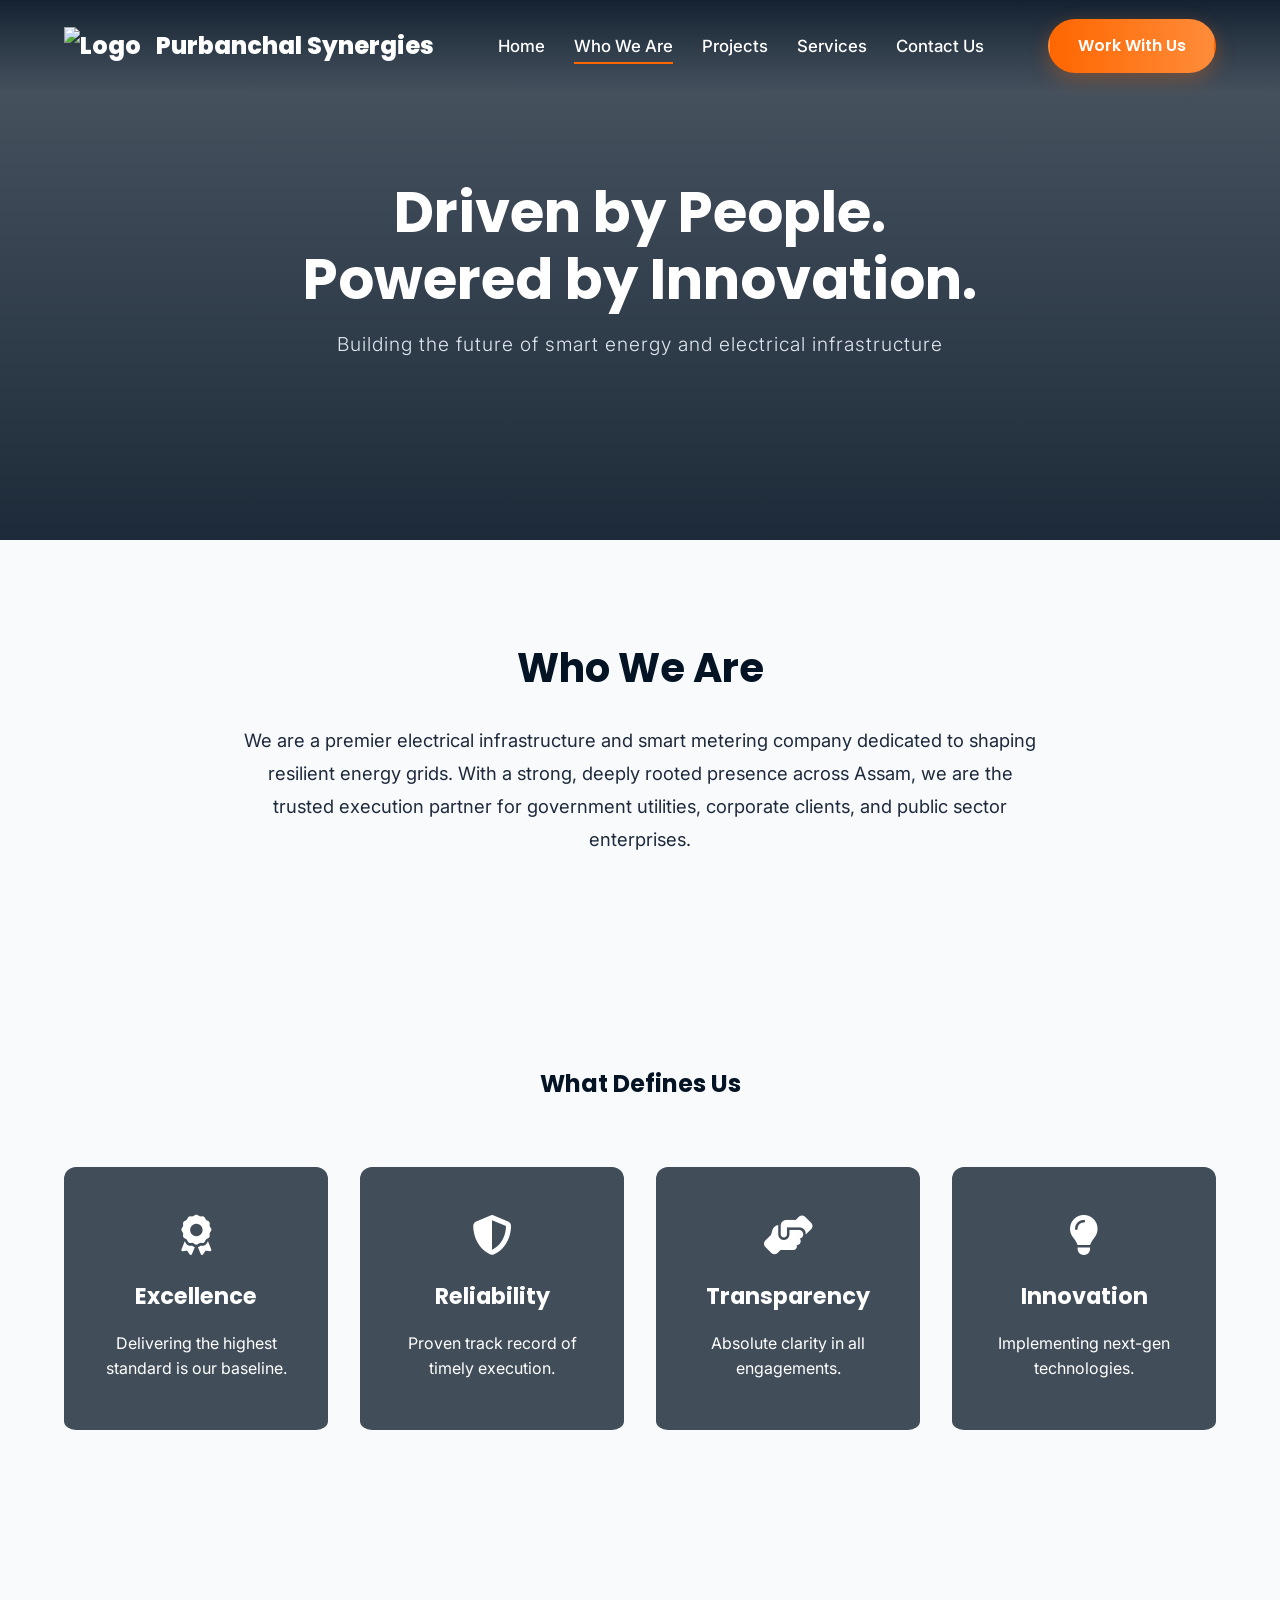
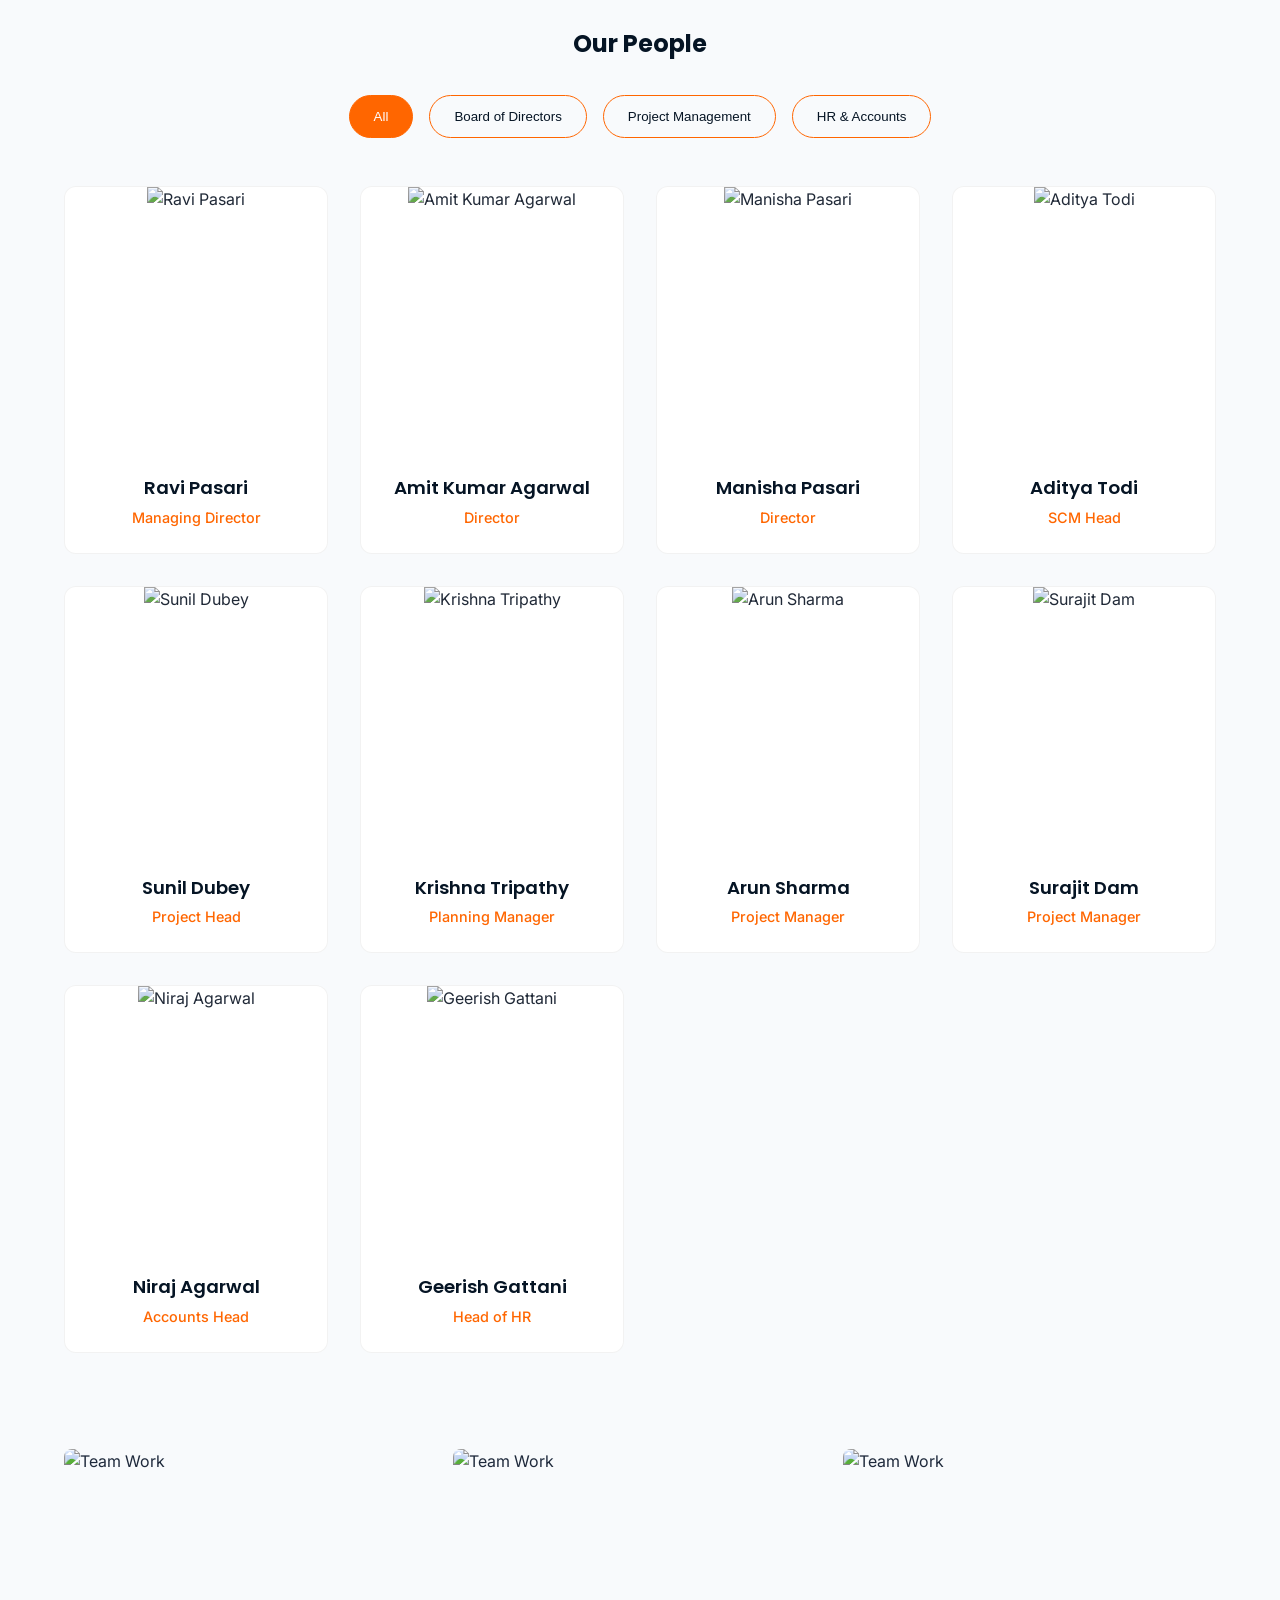
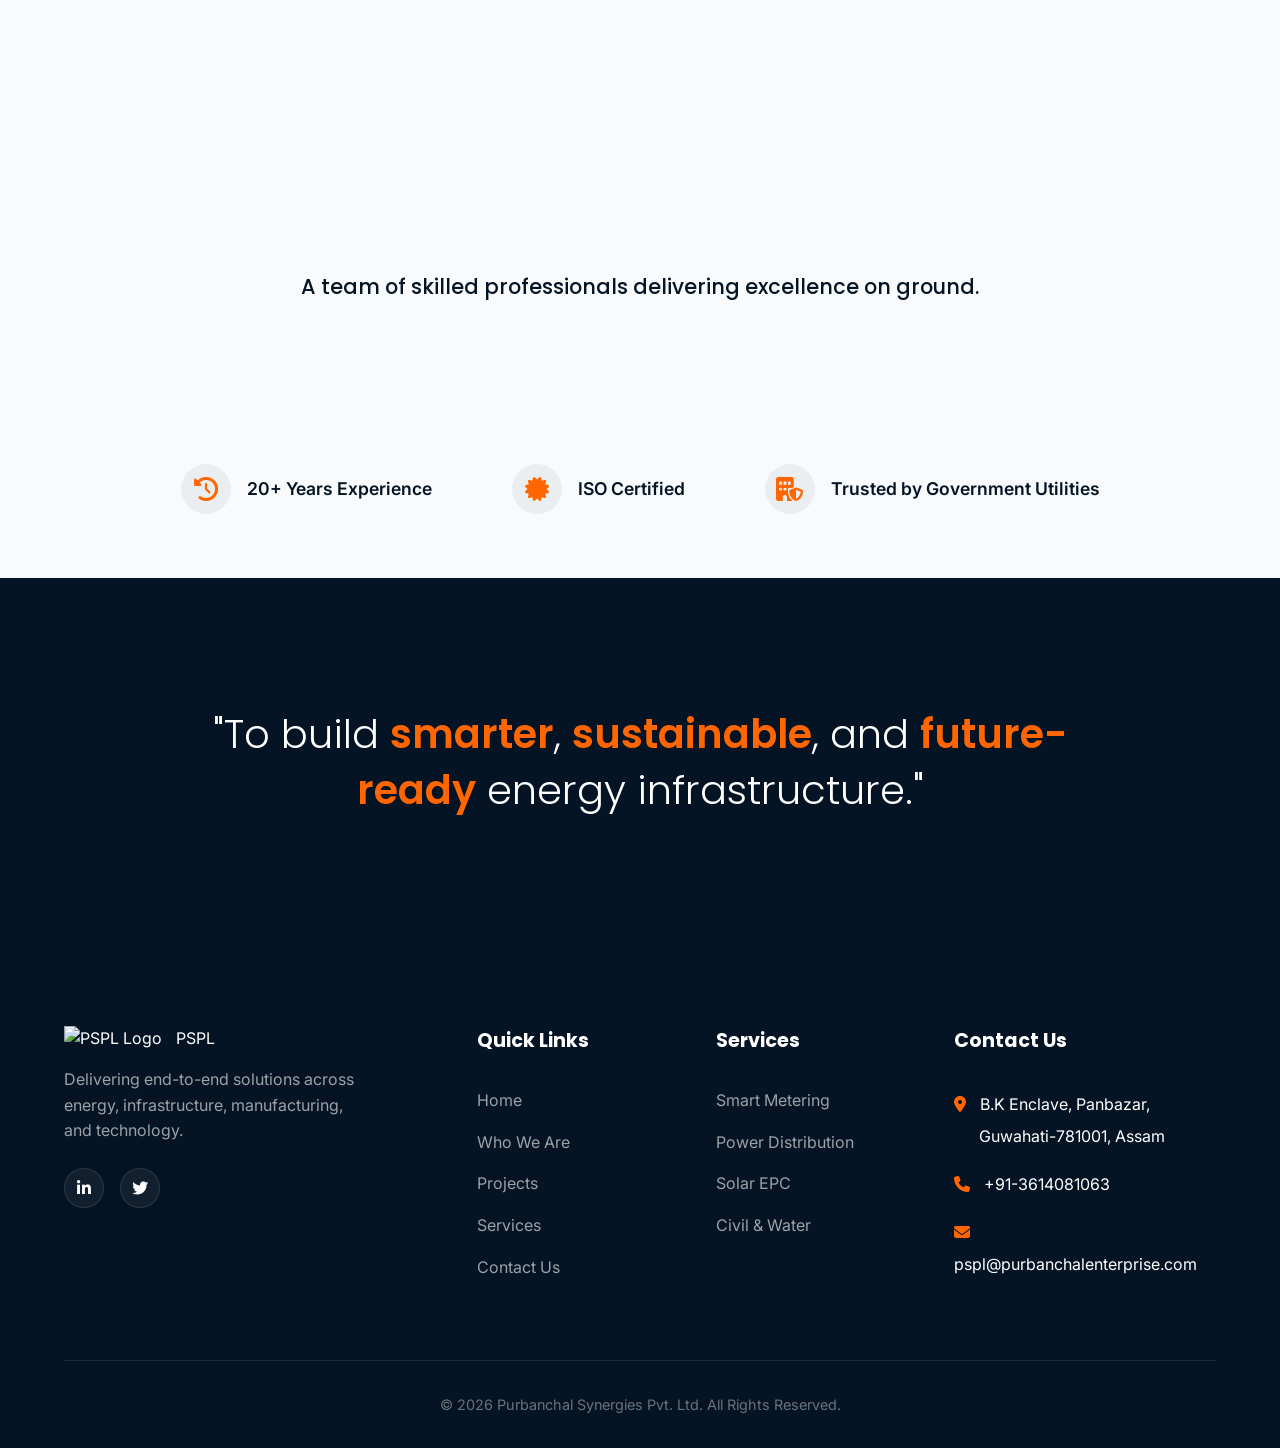
==== about.html @ 7f224a55 "update" ====
<!DOCTYPE html>
<html lang="en">

<head>
    <meta charset="UTF-8">
    <meta name="viewport" content="width=device-width, initial-scale=1.0">
    <title>Who We Are | Purbanchal Synergies Pvt. Ltd.</title>
    <link
        href="https://fonts.googleapis.com/css2?family=Poppins:wght@300;400;500;600;700;800&family=Inter:wght@300;400;500;600;700&display=swap"
        rel="stylesheet">
    <link rel="stylesheet" href="https://cdnjs.cloudflare.com/ajax/libs/font-awesome/6.4.0/css/all.min.css">
    <link rel="stylesheet" href="styles.css">
    <style>
        .about-hero {
            position: relative;
            width: 100%;
            height: 60vh;
            min-height: 500px;
            background: linear-gradient(rgba(5, 20, 36, 0.7), rgba(5, 20, 36, 0.9)), url('logo/banner%20photo%20who%20we%20are%20page.jpeg') center/cover;
            display: flex;
            align-items: center;
            justify-content: center;
            text-align: center;
            color: white;
        }

        .about-hero h1 {
            font-family: 'Poppins';
            font-size: 3.5rem;
            font-weight: 700;
            margin-bottom: 1rem;
            color: #fff;
            line-height: 1.2;
        }

        .about-hero p {
            font-size: 1.2rem;
            font-weight: 300;
            letter-spacing: 1px;
            color: #e2e8f0;
        }

        .about-section {
            padding: 6rem 0;
        }

        .core-identity {
            text-align: center;
            max-width: 800px;
            margin: 0 auto;
        }

        .core-identity h2 {
            font-size: 2.5rem;
            color: var(--primary-color);
            margin-bottom: 1.5rem;
        }

        .core-identity p {
            font-size: 1.15rem;
            color: var(--text-color);
            line-height: 1.8;
            margin-bottom: 1rem;
        }

        .story-timeline {
            display: flex;
            justify-content: space-between;
            position: relative;
            padding: 3rem 0;
            flex-wrap: wrap;
            gap: 2rem;
        }

        .story-timeline::before {
            content: '';
            position: absolute;
            top: 50px;
            left: 0;
            width: 100%;
            height: 1px;
            background: rgba(5, 20, 36, 0.1);
            z-index: 1;
        }

        .story-step {
            position: relative;
            z-index: 2;
            text-align: center;
            flex: 1;
            min-width: 200px;
        }

        .story-dot {
            width: 20px;
            height: 20px;
            background: var(--accent-color);
            border-radius: 50%;
            margin: 0 auto 1.5rem;
            border: 4px solid var(--bg-white);
            box-shadow: 0 0 0 2px rgba(255, 102, 0, 0.2);
            transition: 0.3s;
        }

        .story-step:hover .story-dot {
            transform: scale(1.3);
            box-shadow: 0 0 15px rgba(255, 102, 0, 0.4);
        }

        .story-step h4 {
            color: var(--primary-color);
            font-size: 1.1rem;
            margin-bottom: 0.5rem;
        }

        .story-step p {
            font-size: 0.95rem;
            color: var(--text-muted);
        }

        .values-grid {
            display: grid;
            grid-template-columns: repeat(auto-fit, minmax(200px, 1fr));
            gap: 2rem;
        }

        .value-card {
            position: relative;
            background-size: cover;
            background-position: center;
            padding: 3rem 2rem;
            border-radius: 12px;
            text-align: center;
            box-shadow: var(--shadow-sm);
            transition: 0.3s;
            border-bottom: 3px solid transparent;
            overflow: hidden;
        }

        .value-card::before {
            content: '';
            position: absolute;
            inset: 0;
            background: rgba(5, 20, 36, 0.75);
            z-index: 1;
            transition: 0.3s;
        }

        .value-card:hover::before {
            background: rgba(5, 20, 36, 0.85);
        }

        .value-card i,
        .value-card h3,
        .value-card p {
            position: relative;
            z-index: 2;
            color: #fff !important;
        }

        .value-card:hover {
            transform: translateY(-10px);
            box-shadow: var(--shadow-md);
            border-bottom-color: var(--accent-color);
        }

        .value-icon {
            font-size: 2.5rem;
            color: var(--accent-color);
            margin-bottom: 1.5rem;
            transition: 0.3s;
        }

        .value-card:hover .value-icon {
            transform: scale(1.1);
        }

        .value-card h3 {
            color: var(--primary-color);
            font-size: 1.4rem;
            margin-bottom: 1rem;
        }


        /* MODERN FILTERABLE TEAM GRID */
        .team-filter {
            display: flex;
            justify-content: center;
            gap: 1rem;
            flex-wrap: wrap;
            margin-bottom: 3rem;
        }

        .filter-btn {
            padding: 0.8rem 1.5rem;
            border-radius: 30px;
            border: 1px solid var(--accent-color);
            background: transparent;
            color: var(--primary-color);
            font-weight: 500;
            cursor: pointer;
            transition: 0.3s;
        }

        .filter-btn.active,
        .filter-btn:hover {
            background: var(--accent-color);
            color: #fff;
        }

        .directory-grid {
            display: grid;
            grid-template-columns: repeat(auto-fill, minmax(220px, 1fr));
            gap: 2rem;
        }

        .team-card {
            background: var(--bg-white);
            border-radius: 12px;
            overflow: hidden;
            box-shadow: var(--shadow-sm);
            transition: 0.4s;
            text-align: center;
            border: 1px solid rgba(0, 0, 0, 0.05);
        }

        .team-card:hover {
            transform: translateY(-5px);
            box-shadow: var(--shadow-md);
        }

        .team-photo {
            width: 100%;
            aspect-ratio: 1;
            overflow: hidden;
        }

        .team-photo img {
            width: 100%;
            height: 100%;
            object-fit: cover;
            object-position: top center;
            transition: 0.5s;
            filter: grayscale(20%);
        }

        .team-card:hover .team-photo img {
            transform: scale(1.05);
            filter: grayscale(0%);
        }

        .team-info {
            padding: 1.5rem 1rem;
        }

        .team-info h3 {
            font-size: 1.15rem;
            color: var(--primary-color);
            margin-bottom: 0.2rem;
            font-weight: 600;
        }

        .team-info p {
            font-size: 0.9rem;
            color: var(--accent-color);
            font-weight: 500;
        }

        .team-card.hide {
            display: none;
        }


        .team-grid {
            display: grid;
            grid-template-columns: repeat(3, 1fr);
            gap: 1rem;
        }

        .team-img-box {
            border-radius: 8px;
            overflow: hidden;
            aspect-ratio: 1;
        }

        .team-img-box img {
            width: 100%;
            height: 100%;
            object-fit: cover;
            transition: 0.5s;
        }

        .team-img-box:hover img {
            transform: scale(1.1);
        }

        .team-subtext {
            text-align: center;
            margin-top: 3rem;
            font-size: 1.3rem;
            font-weight: 500;
            color: var(--primary-color);
            font-family: 'Poppins';
        }

        .trust-wrap {
            display: flex;
            justify-content: center;
            gap: 5rem;
            text-align: center;
            flex-wrap: wrap;
        }

        .trust-item {
            display: flex;
            align-items: center;
            gap: 1rem;
        }

        .trust-icon {
            width: 50px;
            height: 50px;
            background: rgba(5, 20, 36, 0.05);
            border-radius: 50%;
            display: flex;
            align-items: center;
            justify-content: center;
            color: var(--accent-color);
            font-size: 1.5rem;
        }

        .trust-text {
            font-weight: 600;
            color: var(--primary-color);
            font-size: 1.1rem;
        }

        .vision-section {
            padding: 8rem 0;
            text-align: center;
            background: var(--primary-color);
            color: white;
        }

        .vision-text {
            font-size: 2.5rem;
            max-width: 900px;
            margin: 0 auto;
            font-family: 'Poppins';
            font-weight: 300;
            line-height: 1.4;
            color: #fff;
        }

        .vision-text span {
            color: var(--accent-color);
            font-weight: 600;
        }

        @media (max-width: 991px) {
            .leadership-wrapper {
                flex-direction: column;
            }

            .leadership-left {
                position: relative;
                top: 0;
                margin-bottom: 3rem;
            }

            .leader-info-box {
                position: relative;
                opacity: 1;
                transform: none;
                visibility: visible;
                display: none;
            }

            .leader-info-box.active {
                display: block;
            }

            .leader-photo-card {
                height: 50vh;
                opacity: 1;
                transform: none;
                filter: none;
                margin-bottom: 2rem;
            }

            .leadership-right {
                gap: 2rem;
                padding-bottom: 0;
            }

            .team-grid {
                grid-template-columns: 1fr 1fr;
            }

            .story-timeline::before {
                display: none;
            }

            .story-step {
                display: flex;
                align-items: center;
                text-align: left;
                gap: 1.5rem;
                margin-bottom: 1.5rem;
            }

            .story-dot {
                margin: 0;
            }
        }

        @media (max-width: 768px) {
            .about-hero h1 {
                font-size: 2.5rem;
            }

            .team-grid {
                grid-template-columns: 1fr;
            }

            .trust-wrap {
                gap: 2rem;
                flex-direction: column;
                align-items: flex-start;
            }
        }
    </style>
</head>

<body class="animationcss">
    <header class="navbar navbar-transparent">
        <div class="com_container headerWrapper">
            <div class="logo">
                <a href="index.html">
                    <img src="logo/pspl%20logo.png" alt="Logo" style="max-height: 60px; margin-right: 15px;">
                    Purbanchal Synergies
                </a>
            </div>
            <div class="menu-toggle"><i class="fa-solid fa-bars"></i></div>
            <div class="left-menu nav-main">
                <nav>
                    <ul class="nav-wrap nav-links">
                        <li><a href="index.html">Home</a></li>
                        <li><a href="about.html" class="active-link">Who We Are</a></li>
                        <li><a href="projects.html">Projects</a></li>
                        <li><a href="services.html">Services</a></li>
                        <li><a href="contact.html">Contact Us</a></li>
                    </ul>
                </nav>
            </div>
            <div class="search-bar mob-search-icon">
                <a href="contact.html" class="gradient-button header-cta">Work With Us</a>
            </div>
        </div>
    </header>

    <!-- 1. HERO SECTION -->
    <section class="about-hero">
        <div class="com_container animate-on-scroll">
            <h1>Driven by People.<br>Powered by Innovation.</h1>
            <p>Building the future of smart energy and electrical infrastructure</p>
        </div>
    </section>

    <!-- 2. WHO WE ARE -->
    <section class="about-section oddbg">
        <div class="com_container">
            <div class="core-identity animate-on-scroll">
                <h2>Who We Are</h2>
                <p>We are a premier electrical infrastructure and smart metering company dedicated to shaping resilient
                    energy grids. With a strong, deeply rooted presence across Assam, we are the trusted execution
                    partner for government utilities, corporate clients, and public sector enterprises.</p>
            </div>
        </div>
    </section>

    <!-- 4. CORE VALUES -->
    <section class="about-section oddbg">
        <div class="com_container">
            <h2 class="com-heading" style="text-align: center; margin-bottom: 4rem;">What Defines Us</h2>
            <div class="values-grid">
                <div class="value-card animate-on-scroll"
                    style="background-image: url('https://images.unsplash.com/photo-1497366216548-37526070297c?w=600&q=80');">
                    <i class="fa-solid fa-award value-icon"></i>
                    <h3>Excellence</h3>
                    <p>Delivering the highest standard is our baseline.</p>
                </div>
                <div class="value-card animate-on-scroll"
                    style="background-image: url('https://images.unsplash.com/photo-1522071820081-009f0129c71c?w=600&q=80');">
                    <i class="fa-solid fa-shield-halved value-icon"></i>
                    <h3>Reliability</h3>
                    <p>Proven track record of timely execution.</p>
                </div>
                <div class="value-card animate-on-scroll"
                    style="background-image: url('https://images.unsplash.com/photo-1600880292203-757bb62b4baf?w=600&q=80');">
                    <i class="fa-solid fa-handshake-angle value-icon"></i>
                    <h3>Transparency</h3>
                    <p>Absolute clarity in all engagements.</p>
                </div>
                <div class="value-card animate-on-scroll"
                    style="background-image: url('https://images.unsplash.com/photo-1542744173-8e7e53415bb0?w=600&q=80');">
                    <i class="fa-solid fa-lightbulb value-icon"></i>
                    <h3>Innovation</h3>
                    <p>Implementing next-gen technologies.</p>
                </div>
            </div>
        </div>
    </section>

    <!-- 5. TEAM DIRECTORY SECTION -->
    <section class="about-section" style="padding-bottom: 0;">
        <div class="com_container">
            <h2 class="com-heading" style="text-align: center; margin-bottom: 2rem;">Our People</h2>

            <!-- Filters -->
            <div class="team-filter animate-on-scroll">
                <button class="filter-btn active" data-filter="all">All</button>
                <button class="filter-btn" data-filter="board">Board of Directors</button>
                <button class="filter-btn" data-filter="projects">Project Management</button>
                <button class="filter-btn" data-filter="hr-accounts">HR & Accounts</button>
            </div>

            <!-- Grid -->
            <div class="directory-grid animate-on-scroll" id="teamDirectory">
                <!-- Board -->
                <div class="team-card" data-category="board">
                    <div class="team-photo"><img src="logo/Ravi_Sir.jpeg" alt="Ravi Pasari"></div>
                    <div class="team-info">
                        <h3>Ravi Pasari</h3>
                        <p>Managing Director</p>
                    </div>
                </div>
                <div class="team-card" data-category="board">
                    <div class="team-photo"><img src="logo/Amit%20Kumar%20Agarwal.jpeg" alt="Amit Kumar Agarwal"></div>
                    <div class="team-info">
                        <h3>Amit Kumar Agarwal</h3>
                        <p>Director</p>
                    </div>
                </div>
                <div class="team-card" data-category="board">
                    <div class="team-photo"><img src="logo/Manisha_pasari.jpeg" alt="Manisha Pasari"></div>
                    <div class="team-info">
                        <h3>Manisha Pasari</h3>
                        <p>Director</p>
                    </div>
                </div>
                <div class="team-card" data-category="board">
                    <div class="team-photo"><img src="logo/Aditya todi.jpeg" alt="Aditya Todi"></div>
                    <div class="team-info">
                        <h3>Aditya Todi</h3>
                        <p>SCM Head</p>
                    </div>
                </div>

                <!-- Projects -->
                <div class="team-card" data-category="projects">
                    <div class="team-photo"><img src="logo/Sunil_Dubey_sir.jpeg" alt="Sunil Dubey"></div>
                    <div class="team-info">
                        <h3>Sunil Dubey</h3>
                        <p>Project Head</p>
                    </div>
                </div>
                <div class="team-card" data-category="projects">
                    <div class="team-photo"><img src="logo/Krishna_Triparthi.jpeg" alt="Krishna Tripathy"></div>
                    <div class="team-info">
                        <h3>Krishna Tripathy</h3>
                        <p>Planning Manager</p>
                    </div>
                </div>
                <div class="team-card" data-category="projects">
                    <div class="team-photo"><img src="logo/Arun_sharma.jpeg" alt="Arun Sharma"></div>
                    <div class="team-info">
                        <h3>Arun Sharma</h3>
                        <p>Project Manager</p>
                    </div>
                </div>
                <div class="team-card" data-category="projects">
                    <div class="team-photo"><img src="logo/Surajit_dam.jpeg" alt="Surajit Dam"></div>
                    <div class="team-info">
                        <h3>Surajit Dam</h3>
                        <p>Project Manager</p>
                    </div>
                </div>

                <!-- HR & Accounts -->
                <div class="team-card" data-category="hr-accounts">
                    <div class="team-photo"><img src="logo/Accounts Head.jpeg" alt="Niraj Agarwal"></div>
                    <div class="team-info">
                        <h3>Niraj Agarwal</h3>
                        <p>Accounts Head</p>
                    </div>
                </div>
                <div class="team-card" data-category="hr-accounts">
                    <div class="team-photo"><img src="logo/Head of HR.jpeg" alt="Geerish Gattani"></div>
                    <div class="team-info">
                        <h3>Geerish Gattani</h3>
                        <p>Head of HR</p>
                    </div>
                </div>
            </div>
        </div>
    </section>

    <!-- 6. OUR TEAM -->
    <section class="about-section oddbg">
        <div class="com_container">
            <div class="team-grid">
                <div class="team-img-box animate-on-scroll"><img
                        src="https://images.unsplash.com/photo-1541888040600-4b3f17215f60?w=600&q=80" alt="Team Work">
                </div>
                <div class="team-img-box animate-on-scroll"><img
                        src="https://images.unsplash.com/photo-1508514177221-188b1cf16e9d?w=600&q=80" alt="Team Work">
                </div>
                <div class="team-img-box animate-on-scroll"><img
                        src="https://images.unsplash.com/photo-1473341304170-971dccb5ac1e?w=600&q=80" alt="Team Work">
                </div>
            </div>
            <div class="team-subtext animate-on-scroll">A team of skilled professionals delivering excellence on ground.
            </div>
        </div>
    </section>

    <!-- 7. TRUST INDICATORS -->
    <section class="about-section" style="padding: 4rem 0;">
        <div class="com_container">
            <div class="trust-wrap animate-on-scroll">
                <div class="trust-item">
                    <div class="trust-icon"><i class="fa-solid fa-clock-rotate-left"></i></div>
                    <div class="trust-text">20+ Years Experience</div>
                </div>
                <div class="trust-item">
                    <div class="trust-icon"><i class="fa-solid fa-certificate"></i></div>
                    <div class="trust-text">ISO Certified</div>
                </div>
                <div class="trust-item">
                    <div class="trust-icon"><i class="fa-solid fa-building-shield"></i></div>
                    <div class="trust-text">Trusted by Government Utilities</div>
                </div>
            </div>
        </div>
    </section>

    <!-- 8. VISION -->
    <section class="vision-section">
        <div class="com_container animate-on-scroll">
            <p class="vision-text">"To build <span>smarter</span>, <span>sustainable</span>, and
                <span>future-ready</span> energy infrastructure."
            </p>
        </div>
    </section>

    <footer>
        <div class="com_container">
            <div class="footer-grid">
                <div class="footer-brand">
                    <div class="logo" style="margin-bottom: 1rem;">
                        <img src="logo/pspl%20logo.png" alt="PSPL Logo" style="max-height: 50px; margin-right: 10px;">
                        PSPL
                    </div>
                    <p>Delivering end-to-end solutions across energy, infrastructure, manufacturing, and technology.</p>
                    <div class="social-links">
                        <a href="#"><i class="fa-brands fa-linkedin-in"></i></a>
                        <a href="#"><i class="fa-brands fa-twitter"></i></a>
                    </div>
                </div>
                <div>
                    <h4 class="footer-title">Quick Links</h4>
                    <ul class="footer-links">
                        <li><a href="index.html">Home</a></li>
                        <li><a href="about.html">Who We Are</a></li>
                        <li><a href="projects.html">Projects</a></li>
                        <li><a href="services.html">Services</a></li>
                        <li><a href="contact.html">Contact Us</a></li>
                    </ul>
                </div>
                <div>
                    <h4 class="footer-title">Services</h4>
                    <ul class="footer-links">
                        <li><a href="services.html">Smart Metering</a></li>
                        <li><a href="services.html">Power Distribution</a></li>
                        <li><a href="services.html">Solar EPC</a></li>
                        <li><a href="services.html">Civil & Water</a></li>
                    </ul>
                </div>
                <div>
                    <h4 class="footer-title">Contact Us</h4>
                    <ul class="footer-links" style="line-height:2;">
                        <li><i class="fa-solid fa-location-dot"
                                style="color:var(--accent-color);margin-right:10px;"></i> B.K Enclave,
                            Panbazar,<br><span style="margin-left:25px;">Guwahati-781001, Assam</span></li>
                        <li><i class="fa-solid fa-phone" style="color:var(--accent-color);margin-right:10px;"></i>
                            +91-3614081063</li>
                        <li><i class="fa-solid fa-envelope" style="color:var(--accent-color);margin-right:10px;"></i>
                            pspl@purbanchalenterprise.com</li>
                    </ul>
                </div>
            </div>
            <div class="footer-bottom">
                <p>&copy; 2026 Purbanchal Synergies Pvt. Ltd. All Rights Reserved.</p>
            </div>
        </div>
    </footer>

    <script src="main.js"></script>
    <script>
        document.addEventListener('DOMContentLoaded', () => {
            const filterBtns = document.querySelectorAll('.filter-btn');
            const teamCards = document.querySelectorAll('.team-card');

            filterBtns.forEach(btn => {
                btn.addEventListener('click', () => {
                    // Remove active class
                    filterBtns.forEach(b => b.classList.remove('active'));
                    btn.classList.add('active');

                    const filterValue = btn.getAttribute('data-filter');

                    teamCards.forEach(card => {
                        if (filterValue === 'all' || card.getAttribute('data-category') === filterValue) {
                            card.classList.remove('hide');
                        } else {
                            card.classList.add('hide');
                        }
                    });
                });
            });
        });
    </script>
</body>

</html>
---- styles.css ----
/* Google Fonts */
@import url('https://fonts.googleapis.com/css2?family=Poppins:wght@300;400;500;600;700;800&family=Inter:wght@300;400;500;600;700&display=swap');

:root {
    --primary-color: #051424; /* Deep Corporate Blue */
    --primary-light: #0a2642;
    --accent-color: #FF6600; /* Electric Orange */
    --accent-hover: #ff8533;
    --text-dark: #1e293b;
    --text-muted: #64748b;
    --bg-main: #f8fafc;
    --bg-white: #ffffff;
    --border-color: #cbd5e1;
    
    --glass-bg: rgba(255, 255, 255, 0.85);
    --hover-shadow: 0 15px 45px rgba(0, 0, 0, 0.1);
    --transition: all 0.4s cubic-bezier(0.16, 1, 0.3, 1);
}

* { margin: 0; padding: 0; box-sizing: border-box; }
html { scroll-behavior: smooth; }
body {
    font-family: 'Inter', sans-serif;
    color: var(--text-dark);
    line-height: 1.6;
    background-color: var(--bg-main);
    overflow-x: hidden;
    -webkit-font-smoothing: antialiased;
}

h1, h2, h3, h4, h5, h6 { 
    font-family: 'Poppins', sans-serif; 
    font-weight: 700; 
    color: var(--primary-color); 
}
a { text-decoration: none; color: inherit; transition: var(--transition); }

.com_container { max-width: 1320px; margin: 0 auto; padding: 0 5%; }
.section-padding, .paddingTopBottom { padding: 6rem 0; position: relative; }
.oddbg { background-color: var(--bg-main); }
.evenbg { background-color: var(--bg-white); }

/* Globals */
.gradient-button {
    background: linear-gradient(90deg, var(--accent-color) 0%, #ff8c3a 100%);
    color: #fff !important;
    padding: 12px 28px;
    border-radius: 50px;
    font-family: 'Poppins', sans-serif;
    font-weight: 600;
    transition: var(--transition);
    display: inline-block;
    box-shadow: 0 6px 20px rgba(255, 102, 0, 0.3);
    border: 2px solid transparent;
    white-space: nowrap;
}
.gradient-button:hover {
    transform: translateY(-3px);
    box-shadow: 0 10px 25px rgba(255, 102, 0, 0.4);
}

.watch-btn {
    background: transparent;
    color: #fff !important;
    padding: 12px 28px;
    border-radius: 50px;
    font-family: 'Poppins', sans-serif;
    font-weight: 600;
    transition: var(--transition);
    display: inline-block;
    border: 2px solid #fff;
    backdrop-filter: blur(5px);
}
.watch-btn:hover {
    background: #fff;
    color: var(--primary-color) !important;
}

/* NAVBAR */
.navbar {
    position: fixed;
    top: 0; left: 0; width: 100%;
    z-index: 1000;
    transition: var(--transition);
    background: linear-gradient(180deg, rgba(5,20,36,0.8) 0%, transparent 100%);
}
.navbar.scrolled {
    background: rgba(255, 255, 255, 0.95);
    backdrop-filter: blur(10px);
    box-shadow: 0 4px 20px rgba(0,0,0,0.05);
}
.headerWrapper {
    display: flex; justify-content: space-between; align-items: center; padding: 1.2rem 5%;
}
.logo a {
    display: flex; align-items: center;
    font-family: 'Poppins', sans-serif; font-size: 1.5rem; font-weight: 800;
    color: #fff; white-space: nowrap;
}
.navbar.scrolled .logo a { color: var(--primary-color); }

.nav-links { display: flex; gap: 1.8rem; list-style: none; }
.nav-links a {
    color: #fff; font-weight: 500; font-size: 1.05rem; padding: 0.5rem 0; position: relative;
    white-space: nowrap;
}
.navbar.scrolled .nav-links a { color: var(--primary-color); }
.nav-links a::after {
    content: ''; position: absolute; bottom: 0; left: 0; width: 0; height: 2px;
    background: var(--accent-color); transition: var(--transition);
}
.nav-links a:hover::after { width: 100%; }
.nav-links a.active-link::after { width: 100%; }

.menu-toggle { display: none; color: #fff; font-size: 1.5rem; cursor: pointer; }
.navbar.scrolled .menu-toggle { color: var(--primary-color); }

/* HERO SWIPER */
.section-bannerNew { position: relative; }
.HeroSlider { height: 100vh; overflow: hidden; background: #000; }
.scard { width: 100%; height: 100%; position: relative; }
.slideWrap { width: 100%; height: 100%; position: relative; overflow: hidden; }

/* The Zoom Image */
.img-box {
    width: 100%; height: 100%;
    background-size: cover; background-position: center;
    transform: scale(1.15); /* Start zoomed in */
    transition: transform 12s ease-out; /* Slow zoom out */
}
.swiper-slide-active .img-box {
    transform: scale(1); /* Zoom out smoothly while active */
}

.hero-overlay {
    position: absolute; top:0; left:0; width:100%; height:100%;
    background: linear-gradient(90deg, rgba(5,20,36,0.9) 0%, rgba(5,20,36,0.3) 100%);
}

.text-wraper {
    position: absolute; top: 50%; left: 10%; transform: translateY(-50%);
    color: #fff; max-width: 800px; z-index: 10;
}
.title {
    font-family: 'Poppins', sans-serif; font-size: 4.5rem; font-weight: 800;
    line-height: 1.1; margin-bottom: 1.5rem;
    opacity: 0; transform: translateY(30px);
    transition: all 1s ease 0.5s;
}
.swiper-slide-active .title { opacity: 1; transform: translateY(0); }

.pargraph {
    font-size: 1.5rem; font-weight: 300; margin-bottom: 2.5rem;
    opacity: 0; transform: translateY(30px);
    transition: all 1s ease 0.7s;
}
.swiper-slide-active .pargraph { opacity: 1; transform: translateY(0); }

.btns-wrap {
    opacity: 0; transform: translateY(30px);
    transition: all 1s ease 0.9s;
}
.swiper-slide-active .btns-wrap { opacity: 1; transform: translateY(0); }

/* Progress bar */
.custom-pagintion {
    position: absolute; bottom: 50px; left: 10%; z-index: 20;
    display: flex; align-items: center; gap: 2rem; width: 300px;
}
.autoplay-progress {
    width: 200px; height: 3px; background: rgba(255,255,255,0.3); border-radius: 5px; overflow: hidden;
}
.pbar { height: 100%; background: var(--accent-color); width: 0%; transition: width 0.1s linear; }
.swiper-button-next, .swiper-button-prev { color: #fff; position: static; width: auto; height: auto; margin:0;}
.swiper-button-next::after, .swiper-button-prev::after { font-size: 1.2rem; font-weight: bold;}


/* GLASS STATS */
.stats-section {
    background: var(--primary-color);
    padding: 5rem 0; color: #fff; position: relative;
    border-top: 5px solid var(--accent-color);
    margin-top: -5px; z-index: 30;
}
.stats-grid { display: grid; grid-template-columns: repeat(auto-fit, minmax(200px, 1fr)); gap: 2rem; text-align: center; }
.stat-item {
    background: rgba(255, 255, 255, 0.03);
    border: 1px solid rgba(255, 255, 255, 0.1);
    padding: 2.5rem 1rem; border-radius: 12px;
    box-shadow: 0 4px 30px rgba(0,0,0,0.1); backdrop-filter: blur(10px);
    transition: var(--transition);
}
.stat-item:hover { transform: translateY(-10px); background: rgba(255, 255, 255, 0.08); border-color: rgba(255,255,255,0.2);}
.stat-item i { font-size: 2.5rem; color: var(--accent-color); margin-bottom: 1rem; }
.stat-num { font-size: 2.8rem; font-family: 'Poppins', sans-serif; font-weight: 700; color: #fff; margin-bottom: 0.5rem; }
.stat-item p { color: rgba(255,255,255,0.7); font-size: 1.05rem; }


/* SPLIT GROWTH SECTION */
.growth_wrapper { display: flex; align-items: stretch; background: var(--bg-white); border-radius: 20px; overflow: hidden; box-shadow: var(--hover-shadow); max-width: 1280px; margin: 0 auto;}
.growth-left-sec { flex: 0 0 40%; }
.leftimage img { width: 100%; height: 100%; object-fit: cover; }
.growth-right-sec { flex: 0 0 60%; padding: 5rem 4rem; display: flex; align-items: center; }
.growth-subtext blockquote {
    font-size: 2rem; font-family: 'Poppins', sans-serif; font-weight: 300; line-height: 1.5;
    color: var(--primary-color); margin-bottom: 3rem;
}
.growth-subtext b { color: var(--accent-color); font-weight: 600; }
.info .name { font-size: 1.5rem; font-family: 'Poppins', sans-serif; font-weight: 700; color: var(--primary-color); }
.info .designation { color: var(--text-muted); font-size: 1.1rem; margin-bottom: 1.5rem;}


/* VERTICAL TABS (BUSINESSES) */
.business-section_home { padding-top: 2rem; }
.com-heading h2 { font-size: 3rem; margin-bottom: 3rem; }
.business-details-comp { display: flex; gap: 3rem; min-height: 500px;}
.business-left-sec { flex: 0 0 30%; }
.business-right-sec { flex: 0 0 70%; display: none; opacity: 0; transition: opacity 0.5s ease; }
.business-right-sec.active { display: block; opacity: 1; }

.business-tab-home { list-style: none; }
.businessThumb a {
    display: block; margin-bottom: 1rem; border-radius: 12px; overflow: hidden; relative;
    border: 2px solid transparent; transition: var(--transition);
}
.businessThumb a.active { border-color: var(--accent-color); }
.thumb-image { position: relative; height: 120px; }
.thumb-image img { width: 100%; height: 100%; object-fit: cover; filter: brightness(0.6); transition: var(--transition);}
.businessThumb a:hover .thumb-image img, .businessThumb a.active .thumb-image img { filter: brightness(1); }

.overlay-wrap { position: absolute; inset: 0; display: flex; align-items: center; padding: 0 1.5rem; background: linear-gradient(90deg, rgba(5,20,36,0.8) 0%, transparent 100%); }
.overlay-text { color: #fff; font-family: 'Poppins', sans-serif; font-size: 1.2rem; font-weight: 600; display: flex; align-items: center; justify-content: space-between; width: 100%;}
.arrow-right i { color: var(--accent-color); opacity: 0; transform: translateX(-10px); transition: var(--transition); }
.businessThumb a.active .arrow-right i { opacity: 1; transform: translateX(0); }

.business-detail-content { position: relative; border-radius: 16px; overflow: hidden; box-shadow: var(--hover-shadow); height: 100%;}
.big-thumb-image { height: 100%; }
.big-thumb-image img { width: 100%; height: 100%; object-fit: cover; border-radius: 16px; }

.business-details-links {
    position: absolute; bottom: 3rem; right: 3rem; background: rgba(255,255,255,0.95);
    backdrop-filter: blur(10px); padding: 2rem 3rem; border-radius: 12px;
    box-shadow: 0 10px 30px rgba(0,0,0,0.1);
}
.business-details-links ul { list-style: none; margin-bottom: 1.5rem; }
.business-details-links li { margin-bottom: 1rem; border-bottom: 1px solid #eee; padding-bottom: 1rem; }
.business-details-links a { font-family: 'Poppins', sans-serif; font-size: 1.1rem; font-weight: 600; color: var(--primary-color); display: flex; justify-content: space-between; align-items: center;}
.business-details-links a:hover { color: var(--accent-color); padding-left: 10px;}
.elplore-more-cta a { color: var(--accent-color); font-weight: 600; text-transform: uppercase; font-size: 0.9rem; letter-spacing: 1px;}

/* 3 CARD SLIDER (NEWS / PROJECTS) */
.news-head { display: flex; justify-content: space-between; align-items: center; margin-bottom: 3rem; }
.three-imgcardBox { 
    background: var(--bg-white); border-radius: 16px; overflow: hidden; 
    box-shadow: 0 4px 20px rgba(0,0,0,0.05); border: 1px solid var(--border-color);
    transition: var(--transition);
}
.three-imgcardBox:hover { transform: translateY(-10px); box-shadow: var(--hover-shadow); }
.image-box { position: relative; height: 240px; overflow: hidden; }
.image-box img { width: 100%; height: 100%; object-fit: cover; transition: transform 0.8s ease; }
.three-imgcardBox:hover .image-box img { transform: scale(1.1); }
.image-box .overlay-text { 
    position: absolute; bottom: 0; left: 0; background: var(--accent-color); color: #fff;
    padding: 5px 15px; font-weight: 600; font-size: 0.9rem; border-top-right-radius: 12px;
}
.card-text-box { padding: 2rem; }
.card-date-text { color: var(--text-muted); font-size: 0.95rem; margin-bottom: 0.5rem; font-weight: 500; text-transform: uppercase; letter-spacing: 1px;}
.card-sub-text a { font-family: 'Poppins', sans-serif; font-size: 1.25rem; font-weight: 600; color: var(--primary-color); line-height: 1.4; display: block;}
.card-sub-text a:hover { color: var(--accent-color); }


/* SISTER COMPANIES CARDS (SUSTAINABILITY STYLE) */
.sustainabilityCompWrap { display: flex; gap: 2rem; max-width: 1400px; margin: 0 auto; padding: 0 5%; height: 500px;}
.subcard { flex: 1; border-radius: 20px; overflow: hidden; position: relative; cursor: pointer; transition: all 0.5s ease; background-size: cover; background-position: center; border: 1px solid var(--border-color);}
.subcard::before { content: ''; position: absolute; inset:0; background: linear-gradient(180deg, rgba(5,20,36,0.2) 0%, rgba(5,20,36,0.9) 100%); transition: var(--transition);}
.subcard:hover { flex: 2; box-shadow: var(--hover-shadow); }
.card-heading { position: absolute; top: 30px; left: 30px; font-family: 'Poppins', sans-serif; font-size: 1.8rem; font-weight: 700; color: #fff; z-index: 2; text-shadow: 0 2px 10px rgba(0,0,0,0.5);}
.sustainabilityBoxWrap { position: absolute; bottom: 30px; left: 30px; right: 30px; z-index: 2; display: flex; justify-content: space-between; align-items: flex-end; opacity: 0; transform: translateY(20px); transition: all 0.5s ease;}
.subcard:hover .sustainabilityBoxWrap { opacity: 1; transform: translateY(0); }
.sustainabilityBox1 { color: #fff; font-size: 1.2rem; font-weight: 300; line-height: 1.3; }
.sustainabilityBox2 h4 { color: #fff; font-size: 1.4rem; margin-bottom: 1rem; }
.sustainabilityBtn { background: var(--accent-color); color: #fff; padding: 10px 20px; border-radius: 30px; font-size: 0.9rem; font-weight: 600; display: inline-block;}


/* LOGO SLIDER */
.logo-slider { overflow: hidden; width: 100%; position: relative; padding: 1rem 0; }
.logo-slider::before, .logo-slider::after { content: ''; position: absolute; top: 0; width: 15%; height: 100%; z-index: 2; }
.logo-slider::before { left: 0; background: linear-gradient(to right, var(--bg-main), transparent); }
.logo-slider::after { right: 0; background: linear-gradient(to left, var(--bg-main), transparent); }

.logo-slider-track { display: flex; gap: 3rem; align-items: center; width: max-content; animation: scrollLogos 45s linear infinite; }
.logo-slider-track:hover { animation-play-state: paused; }
@keyframes scrollLogos { 0% { transform: translateX(0); } 100% { transform: translateX(calc(-50% - 1.5rem)); } }

.logo-item {
    background: var(--bg-white); padding: 1.5rem; border-radius: 12px;
    box-shadow: 0 4px 15px rgba(0,0,0,0.03); width: 220px; height: 100px;
    display: flex; align-items: center; justify-content: center;
    transition: var(--transition); filter: grayscale(100%) opacity(0.5);
    border: 1px solid var(--border-color);
}
.logo-item:hover { filter: grayscale(0%) opacity(1); transform: scale(1.05); border-color: transparent;}
.logo-item img { max-width: 80%; max-height: 80%; object-fit: contain; }
.logo-item-text { font-family: 'Poppins', sans-serif; font-weight: 700; color: var(--primary-color); font-size: 1.2rem; }


/* FOOTER */
footer { background: var(--primary-color); color: #fff; padding: 5rem 0 2rem; position: relative; }
.footer-grid { display: grid; grid-template-columns: 2fr 1fr 1fr 1.5fr; gap: 4rem; margin-bottom: 4rem; }
.footer-brand p { color: rgba(255,255,255,0.6); margin-top: 1rem; font-size: 1rem; max-width: 300px; }
.footer-title { margin-bottom: 2rem; color: #fff; font-size: 1.2rem; }
.footer-links { list-style: none; }
.footer-links li { margin-bottom: 1rem; }
.footer-links a { color: rgba(255,255,255,0.6); transition: var(--transition); }
.footer-links a:hover { color: var(--accent-color); padding-left: 5px; }
.social-links { display: flex; gap: 1rem; margin-top: 1.5rem; }
.social-links a {
    width: 40px; height: 40px; border-radius: 50%; background: rgba(255,255,255,0.05); 
    display: flex; align-items: center; justify-content: center; color: #fff;
    transition: var(--transition); border: 1px solid rgba(255,255,255,0.1);
}
.social-links a:hover { background: var(--accent-color); border-color: var(--accent-color); }
.footer-bottom { text-align: center; padding-top: 2rem; border-top: 1px solid rgba(255,255,255,0.1); color: rgba(255,255,255,0.4); font-size: 0.9rem; }

/* CONTACT PAGE */
.contact-header {
    background: linear-gradient(135deg, var(--primary-color) 0%, var(--primary-light) 100%);
    padding: 10rem 0 6rem;
    text-align: center;
    color: #fff;
    position: relative;
    overflow: hidden;
}
.contact-header::before {
    content: '';
    position: absolute;
    width: 600px;
    height: 600px;
    background: radial-gradient(circle, rgba(255,102,0,0.15) 0%, transparent 70%);
    top: -300px;
    right: -200px;
    border-radius: 50%;
}
.contact-header h1 {
    font-size: 4rem;
    margin-bottom: 1rem;
    color: #fff;
    position: relative;
    z-index: 2;
}
.contact-header p {
    font-size: 1.2rem;
    color: rgba(255,255,255,0.7);
    max-width: 600px;
    margin: 0 auto;
    position: relative;
    z-index: 2;
}
.contact-grid {
    display: grid;
    grid-template-columns: 1fr 1.5fr;
    gap: 4rem;
    align-items: flex-start;
}
.contact-info-card {
    background: var(--bg-white);
    padding: 3rem;
    border-radius: 20px;
    box-shadow: 0 10px 40px rgba(0,0,0,0.04);
    border: 1px solid rgba(0,0,0,0.05);
    transition: var(--transition);
}
.contact-info-card:hover {
    box-shadow: 0 15px 50px rgba(0,0,0,0.08);
    transform: translateY(-5px);
}
.contact-info-item {
    display: flex;
    align-items: flex-start;
    gap: 1.5rem;
    margin-bottom: 2.5rem;
}
.contact-info-item:last-child {
    margin-bottom: 0;
}
.contact-icon {
    width: 60px;
    height: 60px;
    border-radius: 50%;
    background: rgba(255,102,0,0.1);
    color: var(--accent-color);
    display: flex;
    align-items: center;
    justify-content: center;
    font-size: 1.5rem;
    flex-shrink: 0;
    transition: var(--transition);
}
.contact-info-item:hover .contact-icon {
    background: var(--accent-color);
    color: #fff;
    transform: scale(1.1) rotate(5deg);
}
.contact-text h4 {
    font-size: 1.2rem;
    margin-bottom: 0.5rem;
    color: var(--primary-color);
}
.contact-text p, .contact-text a {
    color: var(--text-muted);
    font-size: 1.05rem;
    line-height: 1.6;
}
.contact-text a:hover {
    color: var(--accent-color);
}

.contact-form-card {
    background: var(--bg-white);
    padding: 4rem;
    border-radius: 20px;
    box-shadow: 0 10px 40px rgba(0,0,0,0.04);
    border: 1px solid rgba(0,0,0,0.05);
}
.contact-form-card h3 {
    font-size: 2.5rem;
    margin-bottom: 1rem;
}
.contact-form-card > p {
    color: var(--text-muted);
    margin-bottom: 3rem;
    font-size: 1.1rem;
}
.form-row {
    display: grid;
    grid-template-columns: 1fr 1fr;
    gap: 2rem;
}
.form-group {
    margin-bottom: 2rem;
}
.form-control {
    width: 100%;
    padding: 1rem 1.5rem;
    background: var(--bg-main);
    border: 1px solid var(--border-color);
    border-radius: 10px;
    font-family: 'Inter', sans-serif;
    font-size: 1rem;
    color: var(--text-dark);
    transition: var(--transition);
}
.form-control:focus {
    outline: none;
    border-color: var(--accent-color);
    box-shadow: 0 0 0 4px rgba(255,102,0,0.1);
    background: var(--bg-white);
}
.form-control::placeholder {
    color: #94a3b8;
}
textarea.form-control {
    resize: vertical;
    min-height: 150px;
}
.map-embed {
    width: 100%;
    height: 400px;
    border-radius: 20px;
    overflow: hidden;
    margin-top: 4rem;
    box-shadow: 0 10px 40px rgba(0,0,0,0.05);
    border: 10px solid #fff;
}
.map-embed iframe {
    width: 100%;
    height: 100%;
    border: 0;
    transition: var(--transition);
}
.map-embed:hover iframe {
    transform: scale(1.02);
}

/* ANIMATIONS */
.animate-on-scroll { opacity: 0; transform: translateY(30px); transition: opacity 0.8s ease, transform 0.8s ease; will-change: opacity, transform; }
.animate-on-scroll.visible { opacity: 1; transform: translateY(0); }

/* responsive */
@media(max-width: 1024px) {
    .menu-toggle { display: block; }
    .nav-links { display: none; }
    .growth_wrapper { flex-direction: column; }
    .business-details-comp { flex-direction: column; }
    .sustainabilityCompWrap { flex-direction: column; height: auto;}
    .subcard { height: 300px; }
}
@media(max-width: 768px) {
    .title { font-size: 2.5rem; }
    .footer-grid { grid-template-columns: 1fr; gap: 2rem;}
    .growth-right-sec { padding: 3rem 2rem; }
    .contact-grid { grid-template-columns: 1fr; }
    .form-row { grid-template-columns: 1fr; }
    .contact-form-card, .contact-info-card { padding: 2rem; }
}
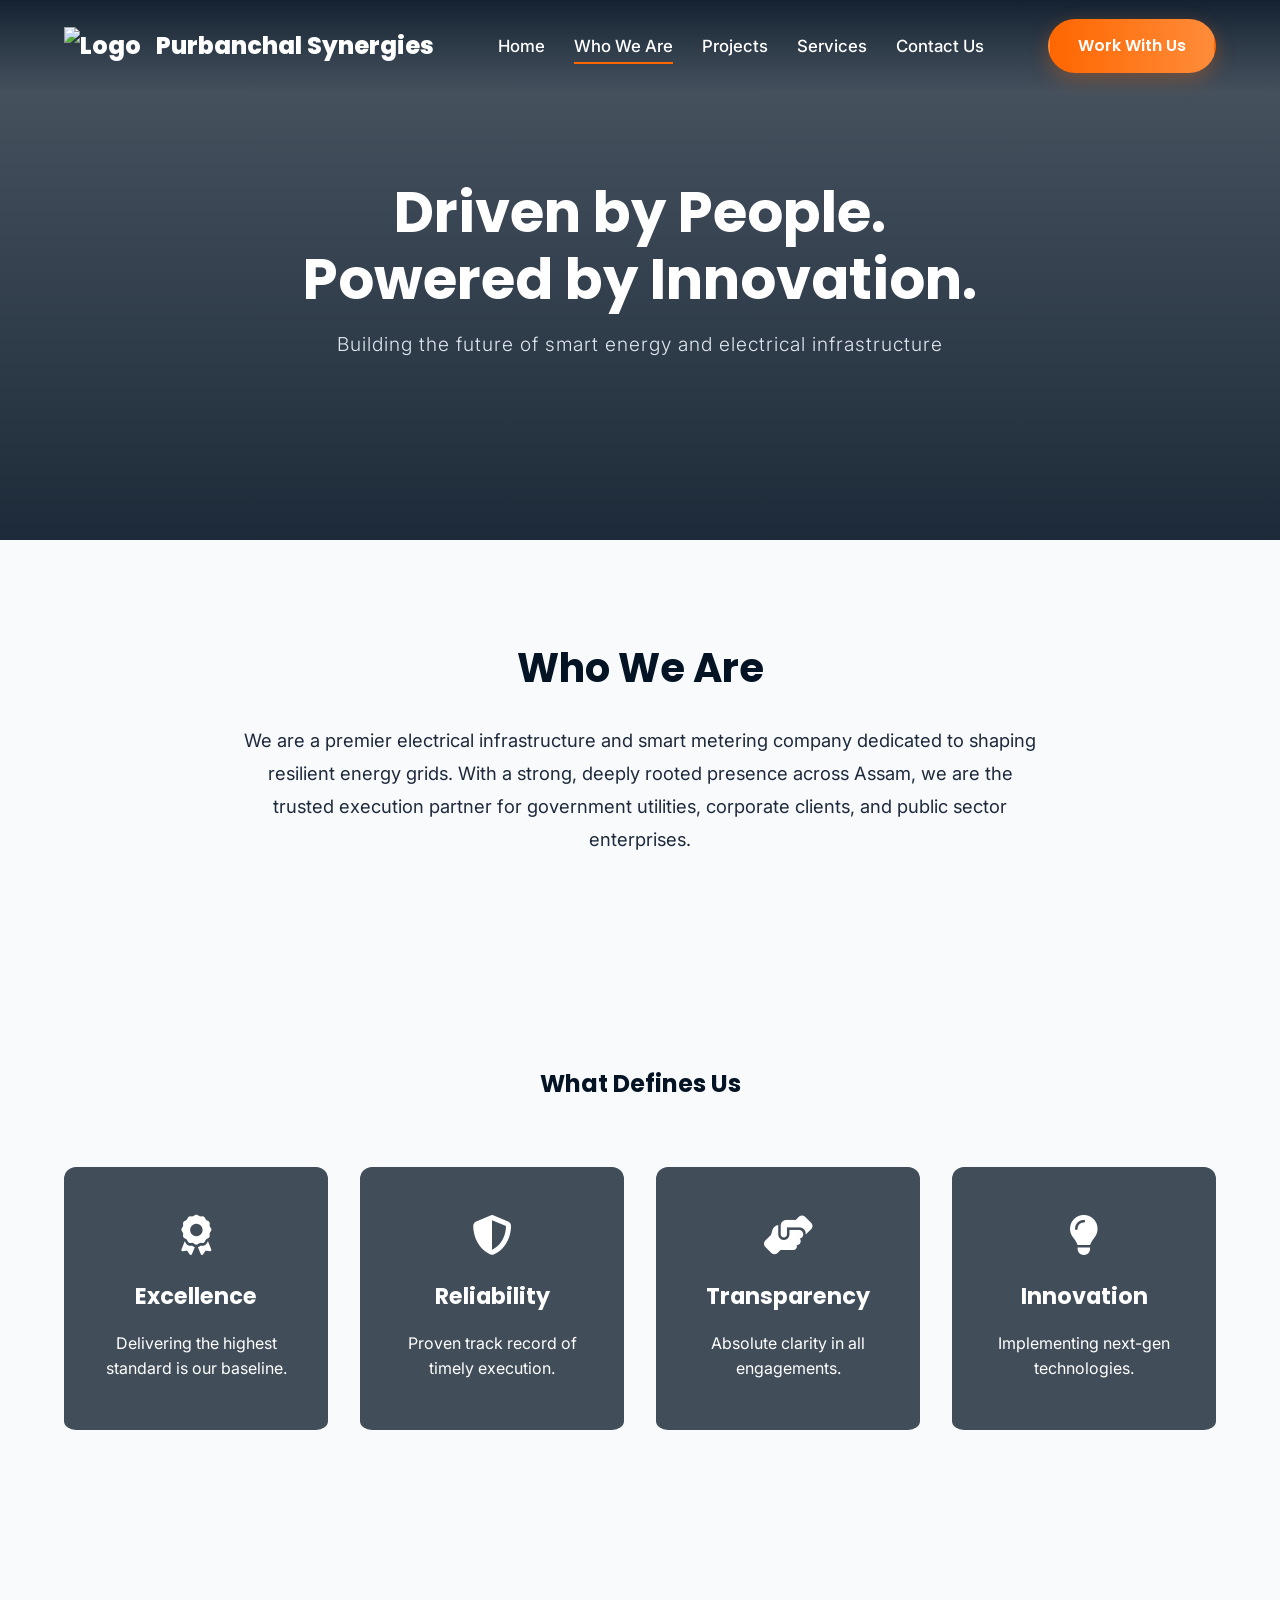
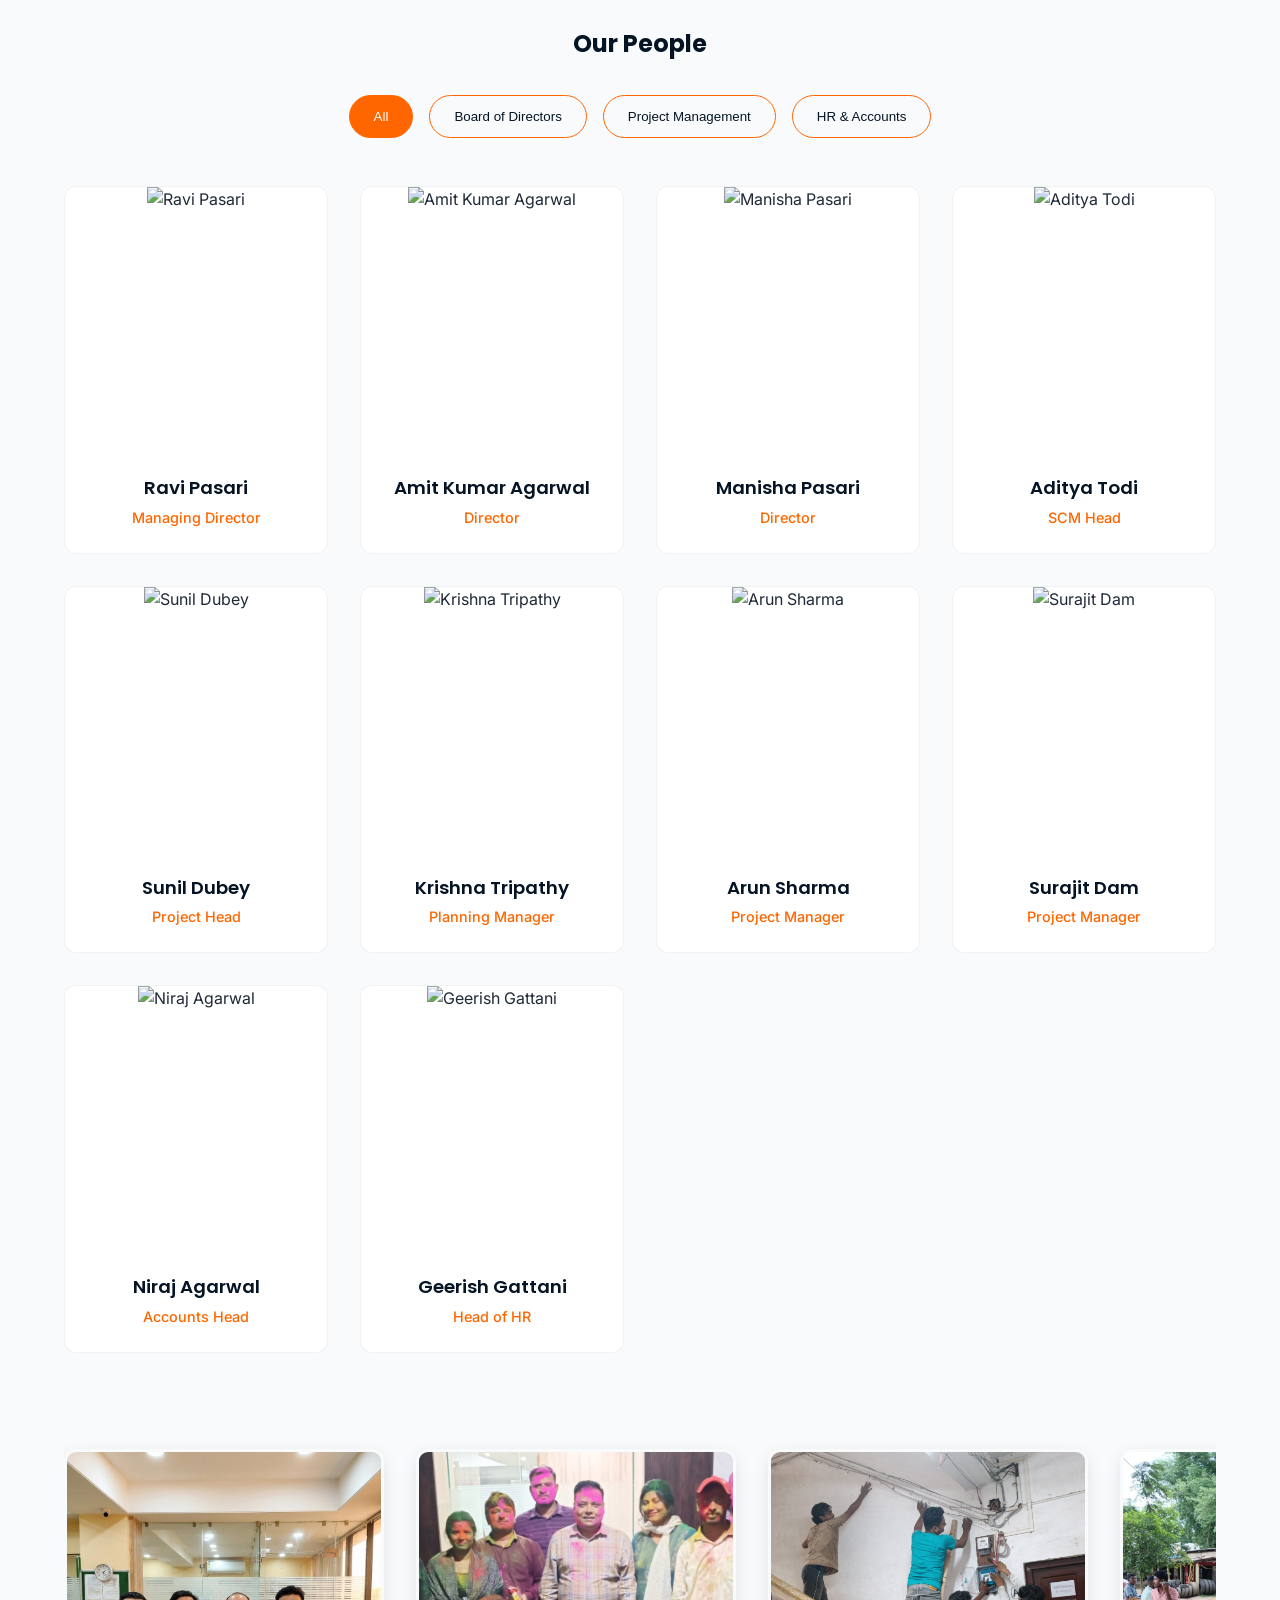
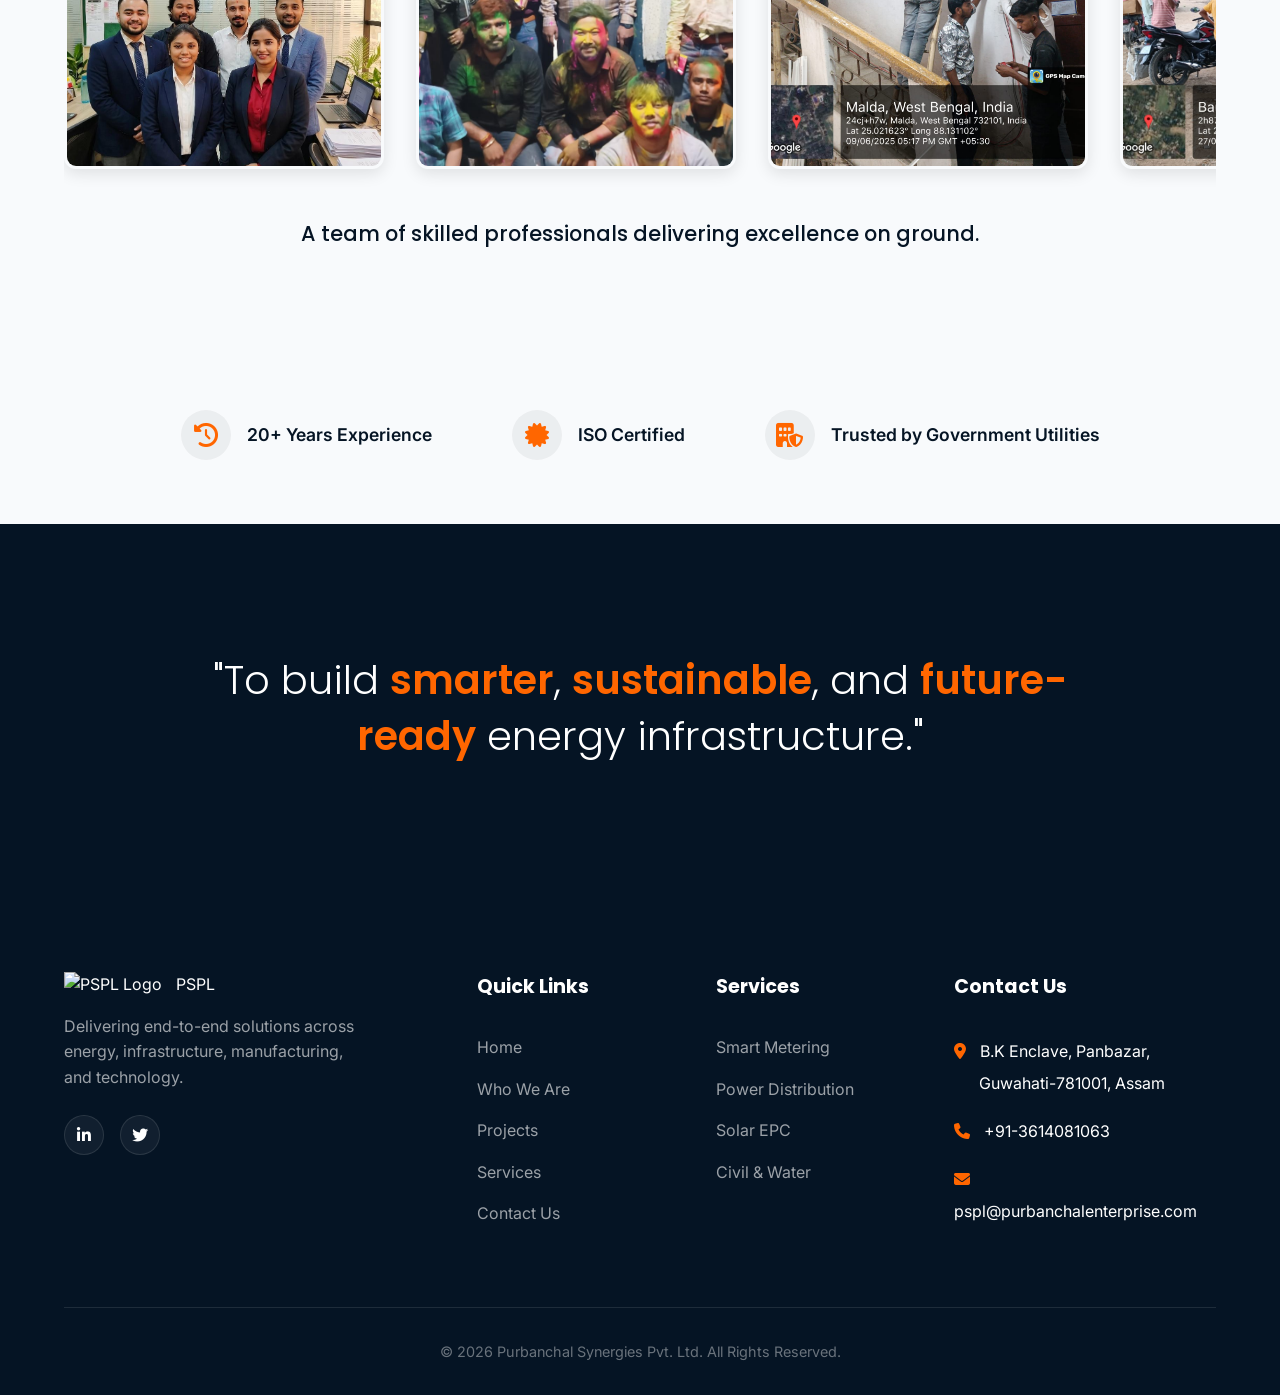
==== commit a2b7ee0a: "update" ====
--- a/about.html
+++ b/about.html
@@ -271,27 +271,71 @@
         }
 
 
-        .team-grid {
-            display: grid;
-            grid-template-columns: repeat(3, 1fr);
-            gap: 1rem;
-        }
-
-        .team-img-box {
-            border-radius: 8px;
+        .team-slider-wrapper {
+            padding: 3rem 0;
+            margin: -3rem 0;
+            width: 100%;
+            overflow-x: hidden;
+            overflow-y: visible;
+        }
+
+        .team-slider-track {
+            display: flex;
+            gap: 2rem;
+            width: max-content;
+            animation: scrollTeam 20s linear infinite;
+        }
+
+        .team-slider-track:hover {
+            animation-play-state: paused;
+        }
+
+        @keyframes scrollTeam {
+            0% {
+                transform: translateX(0);
+            }
+
+            100% {
+                transform: translateX(calc(-50% - 1rem));
+            }
+        }
+
+        .team-slide-box {
+            width: 320px;
+            height: 320px;
+            border-radius: 12px;
             overflow: hidden;
-            aspect-ratio: 1;
-        }
-
-        .team-img-box img {
+            flex-shrink: 0;
+            position: relative;
+            box-shadow: 0 5px 15px rgba(0, 0, 0, 0.1);
+            transition: transform 0.4s ease, box-shadow 0.4s ease, border-color 0.4s ease;
+            cursor: pointer;
+            border: 3px solid transparent;
+        }
+
+        .team-slide-box img {
             width: 100%;
             height: 100%;
             object-fit: cover;
-            transition: 0.5s;
-        }
-
-        .team-img-box:hover img {
-            transform: scale(1.1);
+            transition: transform 0.6s ease;
+        }
+
+        .team-slide-box:hover {
+            transform: scale(1.15);
+            z-index: 10;
+            box-shadow: 0 20px 40px rgba(0, 0, 0, 0.25);
+            border-color: var(--accent-color);
+        }
+
+        .team-slide-box:hover img {
+            transform: scale(1.05);
+        }
+
+        @media (max-width: 768px) {
+            .team-slide-box {
+                width: 250px;
+                height: 250px;
+            }
         }
 
         .team-subtext {
@@ -609,15 +653,17 @@
     <!-- 6. OUR TEAM -->
     <section class="about-section oddbg">
         <div class="com_container">
-            <div class="team-grid">
-                <div class="team-img-box animate-on-scroll"><img
-                        src="https://images.unsplash.com/photo-1541888040600-4b3f17215f60?w=600&q=80" alt="Team Work">
-                </div>
-                <div class="team-img-box animate-on-scroll"><img
-                        src="https://images.unsplash.com/photo-1508514177221-188b1cf16e9d?w=600&q=80" alt="Team Work">
-                </div>
-                <div class="team-img-box animate-on-scroll"><img
-                        src="https://images.unsplash.com/photo-1473341304170-971dccb5ac1e?w=600&q=80" alt="Team Work">
+            <div class="team-slider-wrapper">
+                <div class="team-slider-track animate-on-scroll">
+                    <!-- Original Images -->
+                    <div class="team-slide-box"><img src="Logo/men_working_27.jpeg" alt="Team Work"></div>
+                    <div class="team-slide-box"><img src="Logo/Holi_celebration.jpeg" alt="Team Work"></div>
+                    <div class="team-slide-box"><img src="Logo/men _working_malda.jpeg" alt="Team Work"></div>
+                    <div class="team-slide-box"><img src="Logo/men_working_23.jpeg" alt="Team Work"></div>
+                    <!-- Duplicate for infinite scroll -->
+                    <div class="team-slide-box"><img src="Logo/men_working_24.jpeg" alt="Team Work"></div>
+                    <div class="team-slide-box"><img src="Logo/men_working_26.jpeg" alt="Team Work"></div>
+                    <div class="team-slide-box"><img src="Logo/men_working_28.jpeg" alt="Team Work"></div>
                 </div>
             </div>
             <div class="team-subtext animate-on-scroll">A team of skilled professionals delivering excellence on ground.
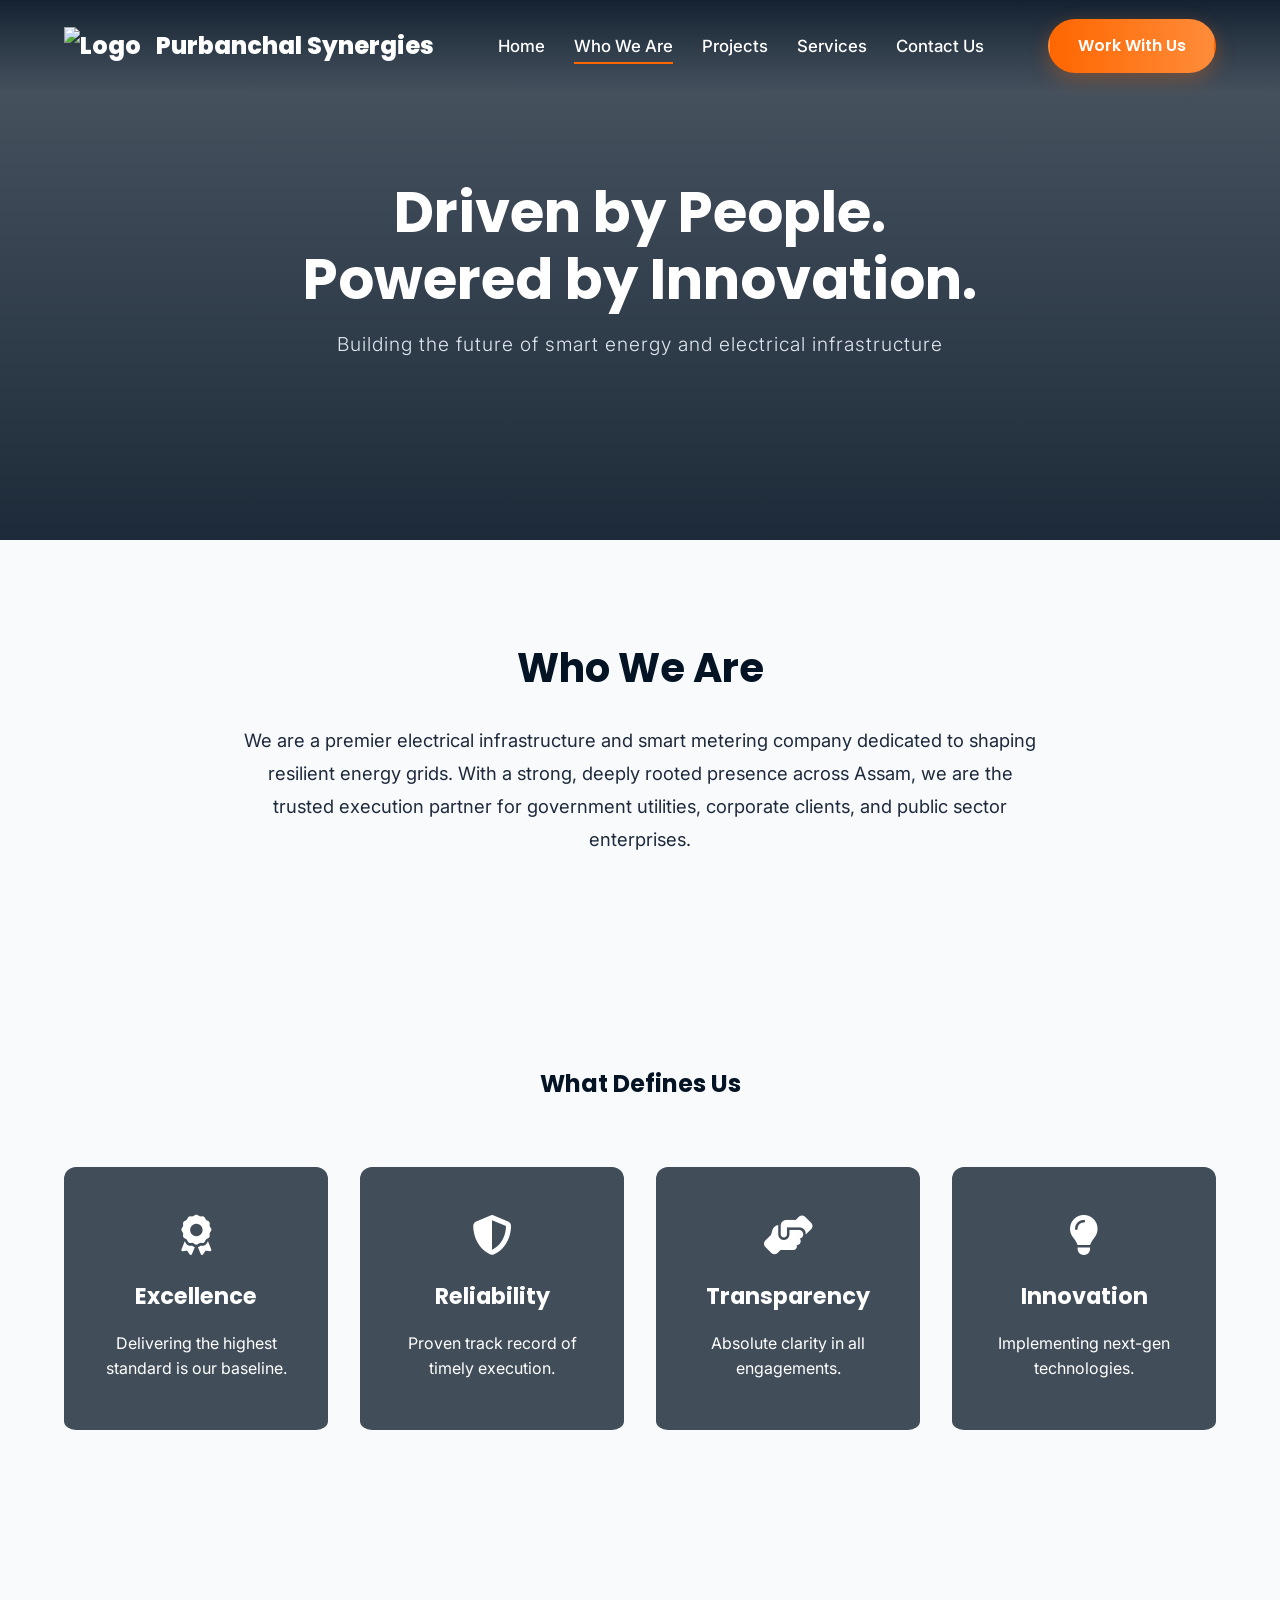
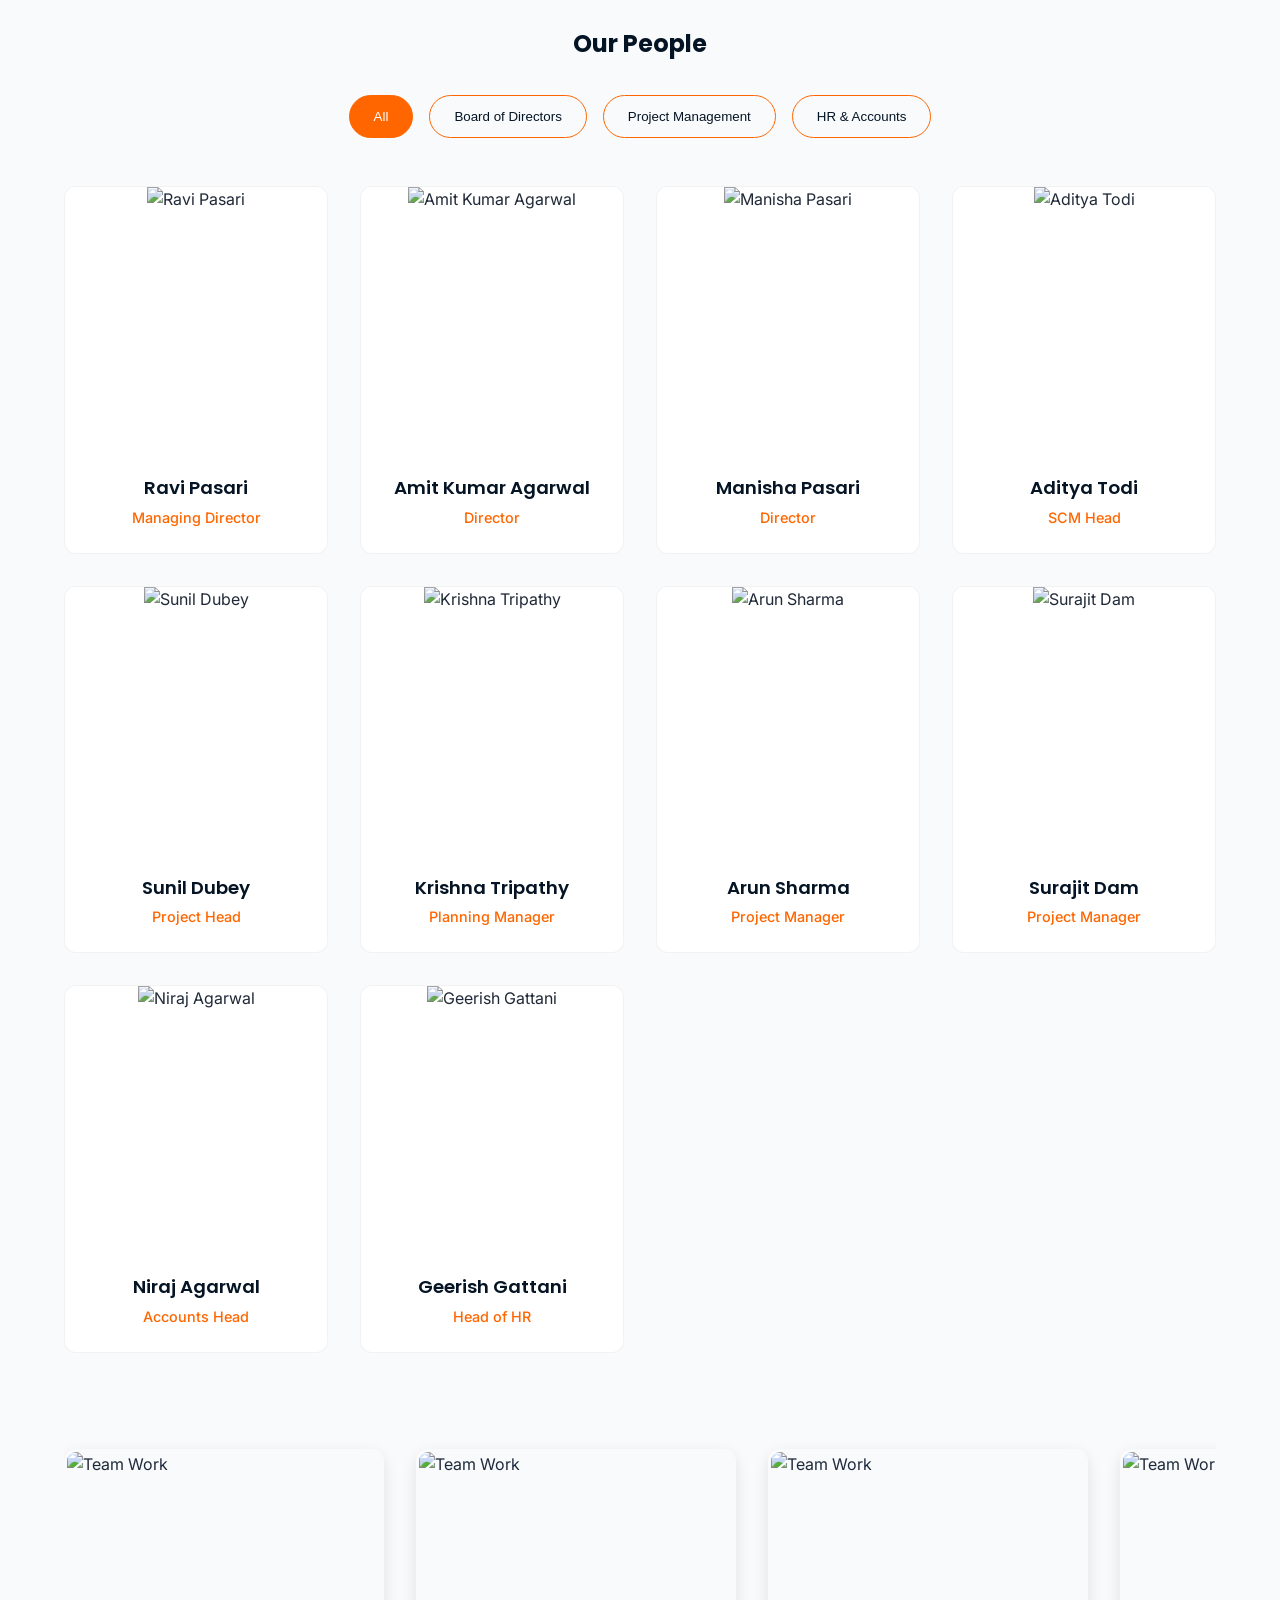
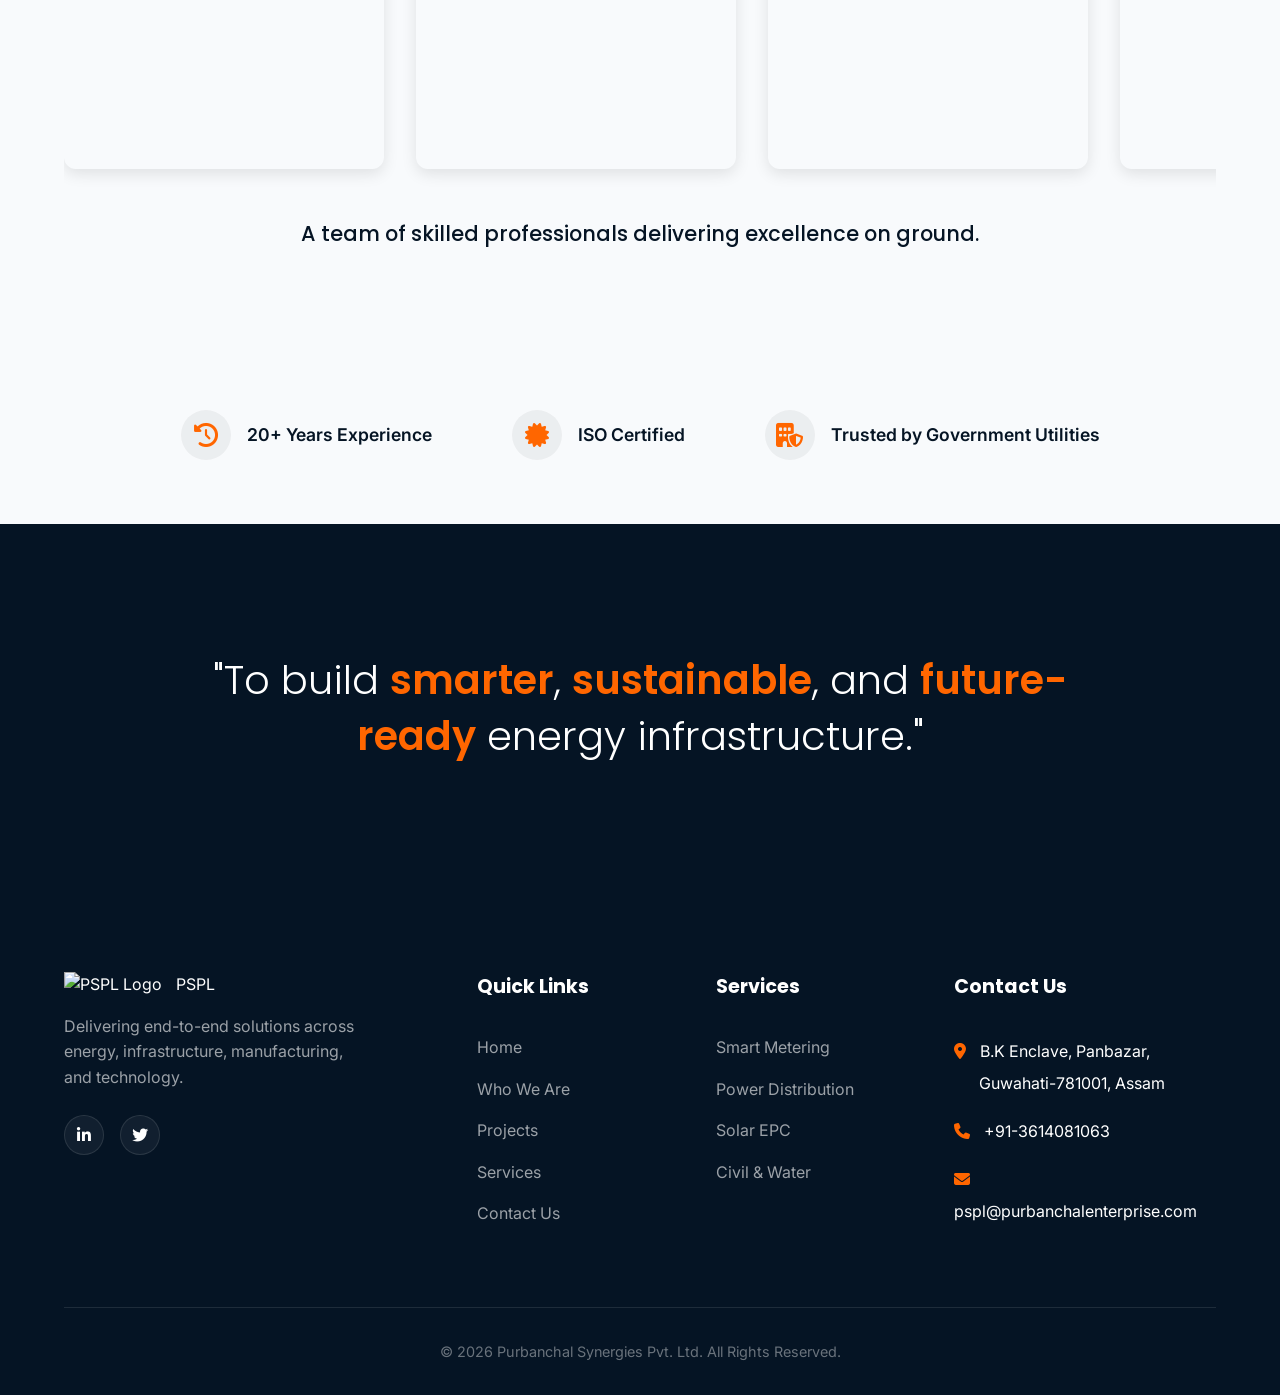
==== commit f0fcadbc: "projects updated" ====
--- a/about.html
+++ b/about.html
@@ -485,7 +485,8 @@
                     Purbanchal Synergies
                 </a>
             </div>
-            <div class="menu-toggle"><i class="fa-solid fa-bars"></i></div>
+            <div class="menu-toggle" id="mobile-menu-toggle" aria-label="Toggle mobile menu"><i
+                    class="fa-solid fa-bars"></i></div>
             <div class="left-menu nav-main">
                 <nav>
                     <ul class="nav-wrap nav-links">
@@ -656,14 +657,17 @@
             <div class="team-slider-wrapper">
                 <div class="team-slider-track animate-on-scroll">
                     <!-- Original Images -->
-                    <div class="team-slide-box"><img src="Logo/men_working_27.jpeg" alt="Team Work"></div>
-                    <div class="team-slide-box"><img src="Logo/Holi_celebration.jpeg" alt="Team Work"></div>
-                    <div class="team-slide-box"><img src="Logo/men _working_malda.jpeg" alt="Team Work"></div>
-                    <div class="team-slide-box"><img src="Logo/men_working_23.jpeg" alt="Team Work"></div>
+                    <div class="team-slide-box"><img src="logo/men_working_27.jpeg" alt="Team Work"></div>
+                    <div class="team-slide-box"><img src="logo/Holi_celebration.jpeg" alt="Team Work"></div>
+                    <div class="team-slide-box"><img src="logo/men _working_malda.jpeg" alt="Team Work"></div>
+                    <div class="team-slide-box"><img src="logo/men_working_23.jpeg" alt="Team Work"></div>
                     <!-- Duplicate for infinite scroll -->
-                    <div class="team-slide-box"><img src="Logo/men_working_24.jpeg" alt="Team Work"></div>
-                    <div class="team-slide-box"><img src="Logo/men_working_26.jpeg" alt="Team Work"></div>
-                    <div class="team-slide-box"><img src="Logo/men_working_28.jpeg" alt="Team Work"></div>
+                    <div class="team-slide-box"><img src="logo/men_working_24.jpeg" alt="Team Work"></div>
+                    <div class="team-slide-box"><img src="logo/men_working_26.jpeg" alt="Team Work"></div>
+                    <div class="team-slide-box"><img src="logo/team_celebration.jpeg" alt="Team Work"></div>
+                    <div class="team-slide-box"><img src="logo/jjm_work_89.jpeg" alt="Team Work"></div>
+                    <div class="team-slide-box"><img src="logo/men_working_27.jpeg" alt="Team Work"></div>
+                    <div class="team-slide-box"><img src="logo/jjm_work_89.jpeg" alt="Team Work"></div>
                 </div>
             </div>
             <div class="team-subtext animate-on-scroll">A team of skilled professionals delivering excellence on ground.
--- a/styles.css
+++ b/styles.css
@@ -59,6 +59,18 @@
     box-shadow: 0 10px 25px rgba(255, 102, 0, 0.4);
 }
 
+.visually-hidden {
+    position: absolute;
+    width: 1px;
+    height: 1px;
+    padding: 0;
+    margin: -1px;
+    overflow: hidden;
+    clip: rect(0, 0, 0, 0);
+    white-space: nowrap;
+    border: 0;
+}
+
 .watch-btn {
     background: transparent;
     color: #fff !important;
@@ -220,7 +232,7 @@
 
 .business-tab-home { list-style: none; }
 .businessThumb a {
-    display: block; margin-bottom: 1rem; border-radius: 12px; overflow: hidden; relative;
+    display: block; margin-bottom: 1rem; border-radius: 12px; overflow: hidden; position: relative;
     border: 2px solid transparent; transition: var(--transition);
 }
 .businessThumb a.active { border-color: var(--accent-color); }
@@ -493,7 +505,8 @@
     .growth_wrapper { flex-direction: column; }
     .business-details-comp { flex-direction: column; }
     .sustainabilityCompWrap { flex-direction: column; height: auto;}
-    .subcard { height: 300px; }
+    .subcard { height: 300px; margin-bottom: 20px;}
+    .sustainabilityBoxWrap { opacity: 1; transform: translateY(0); flex-direction: column; align-items: flex-start; gap: 1rem; }
 }
 @media(max-width: 768px) {
     .title { font-size: 2.5rem; }
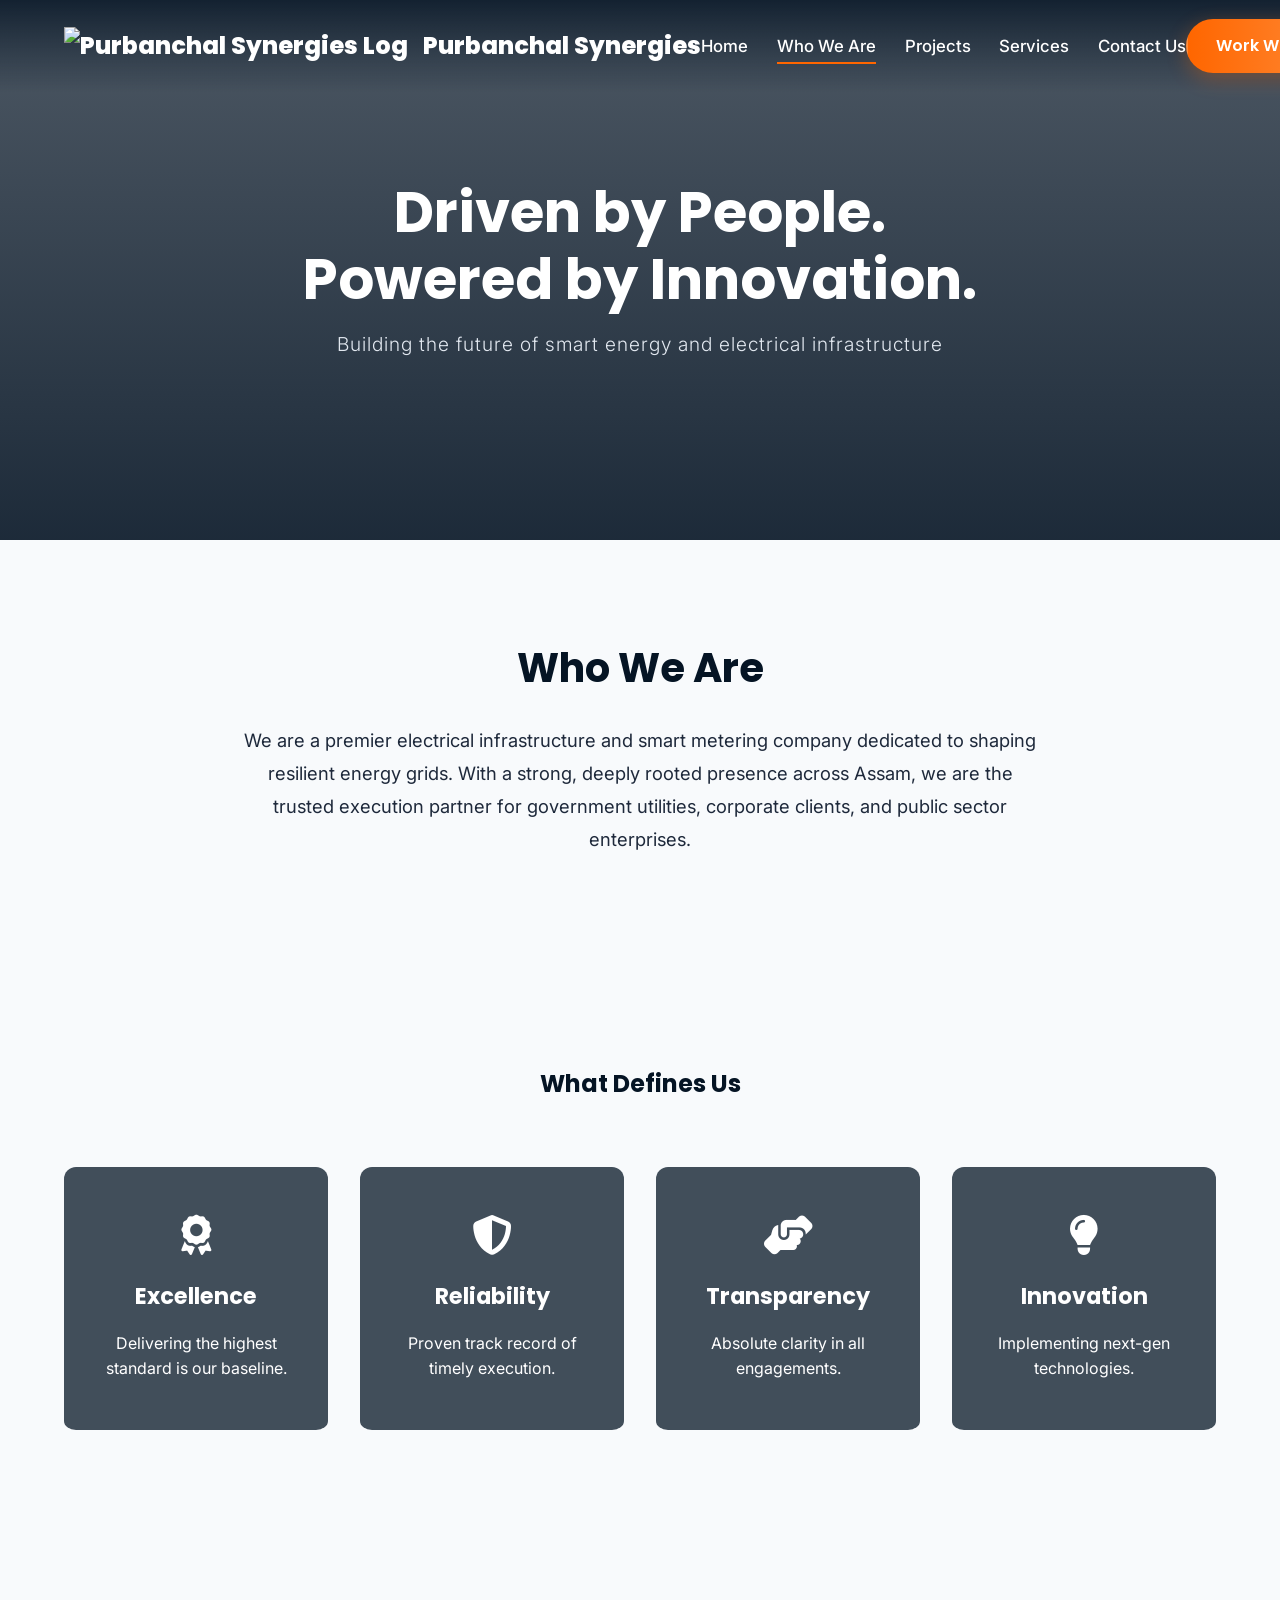
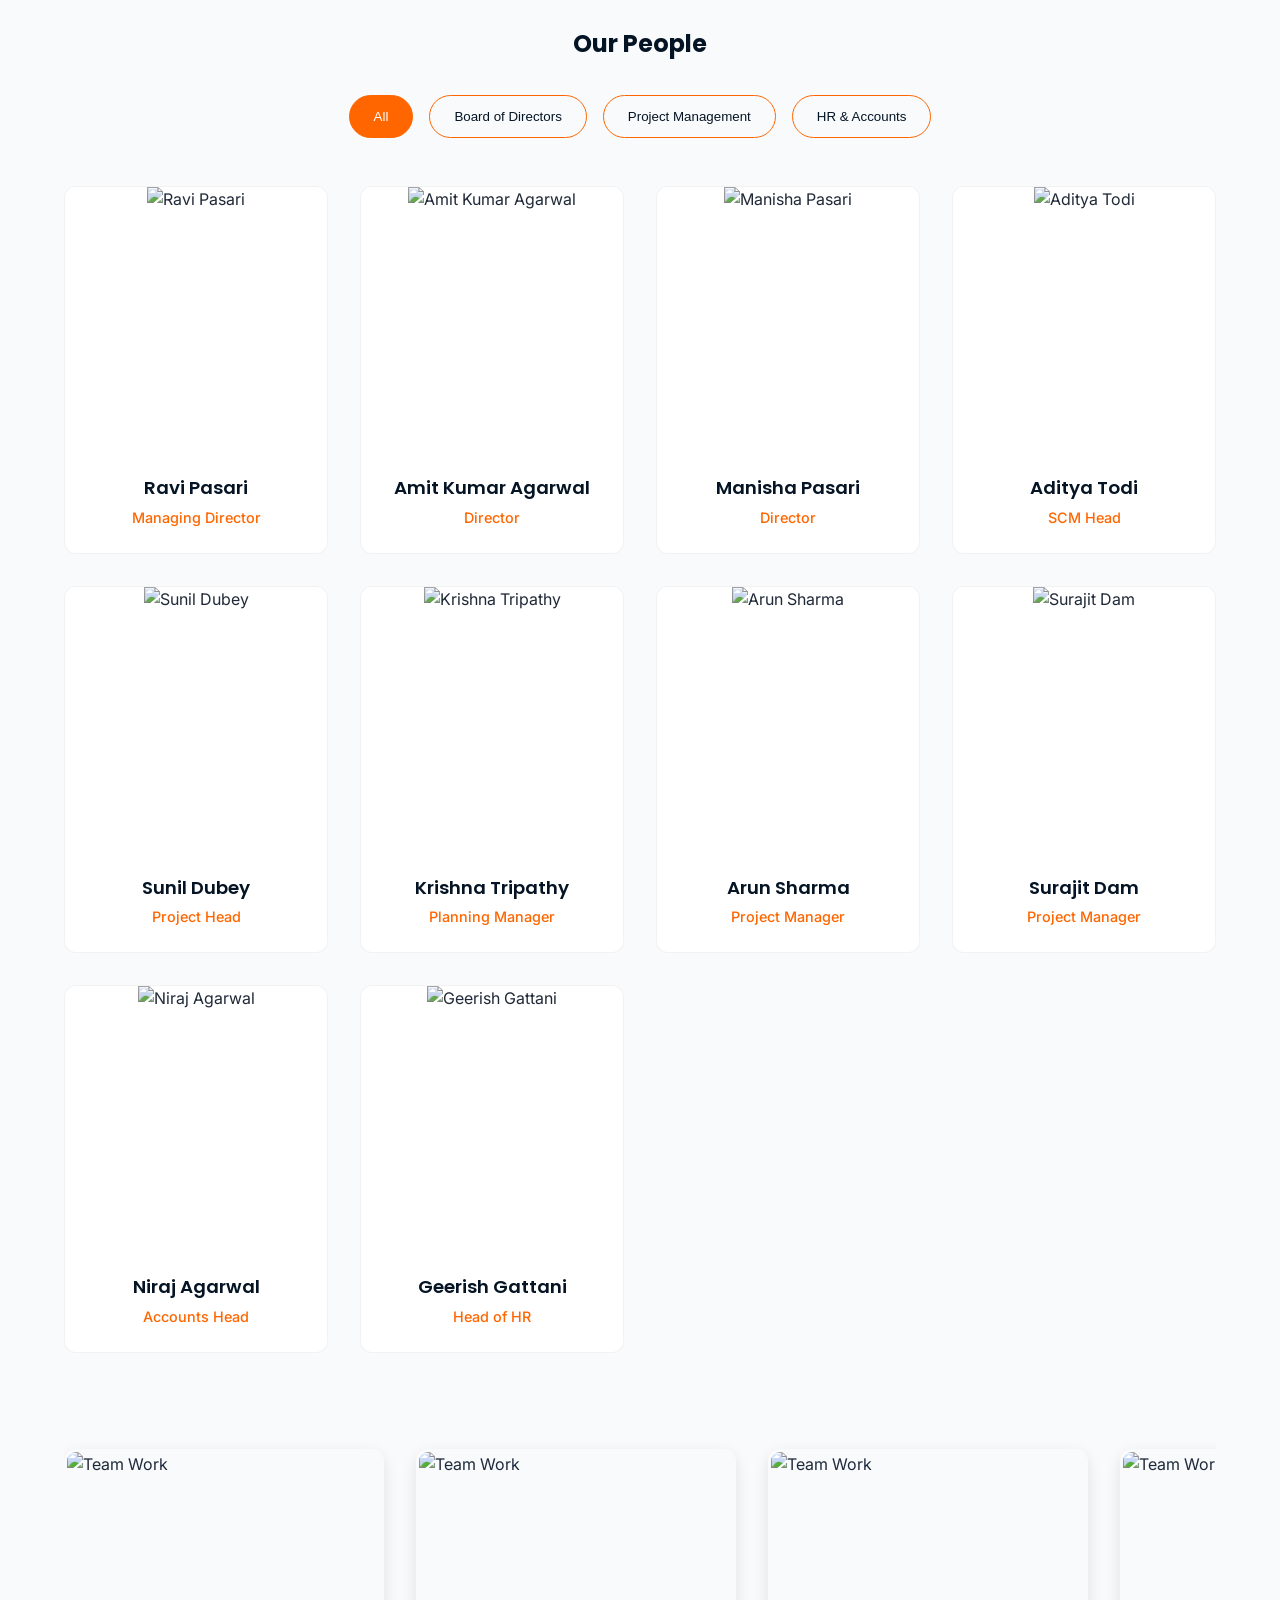
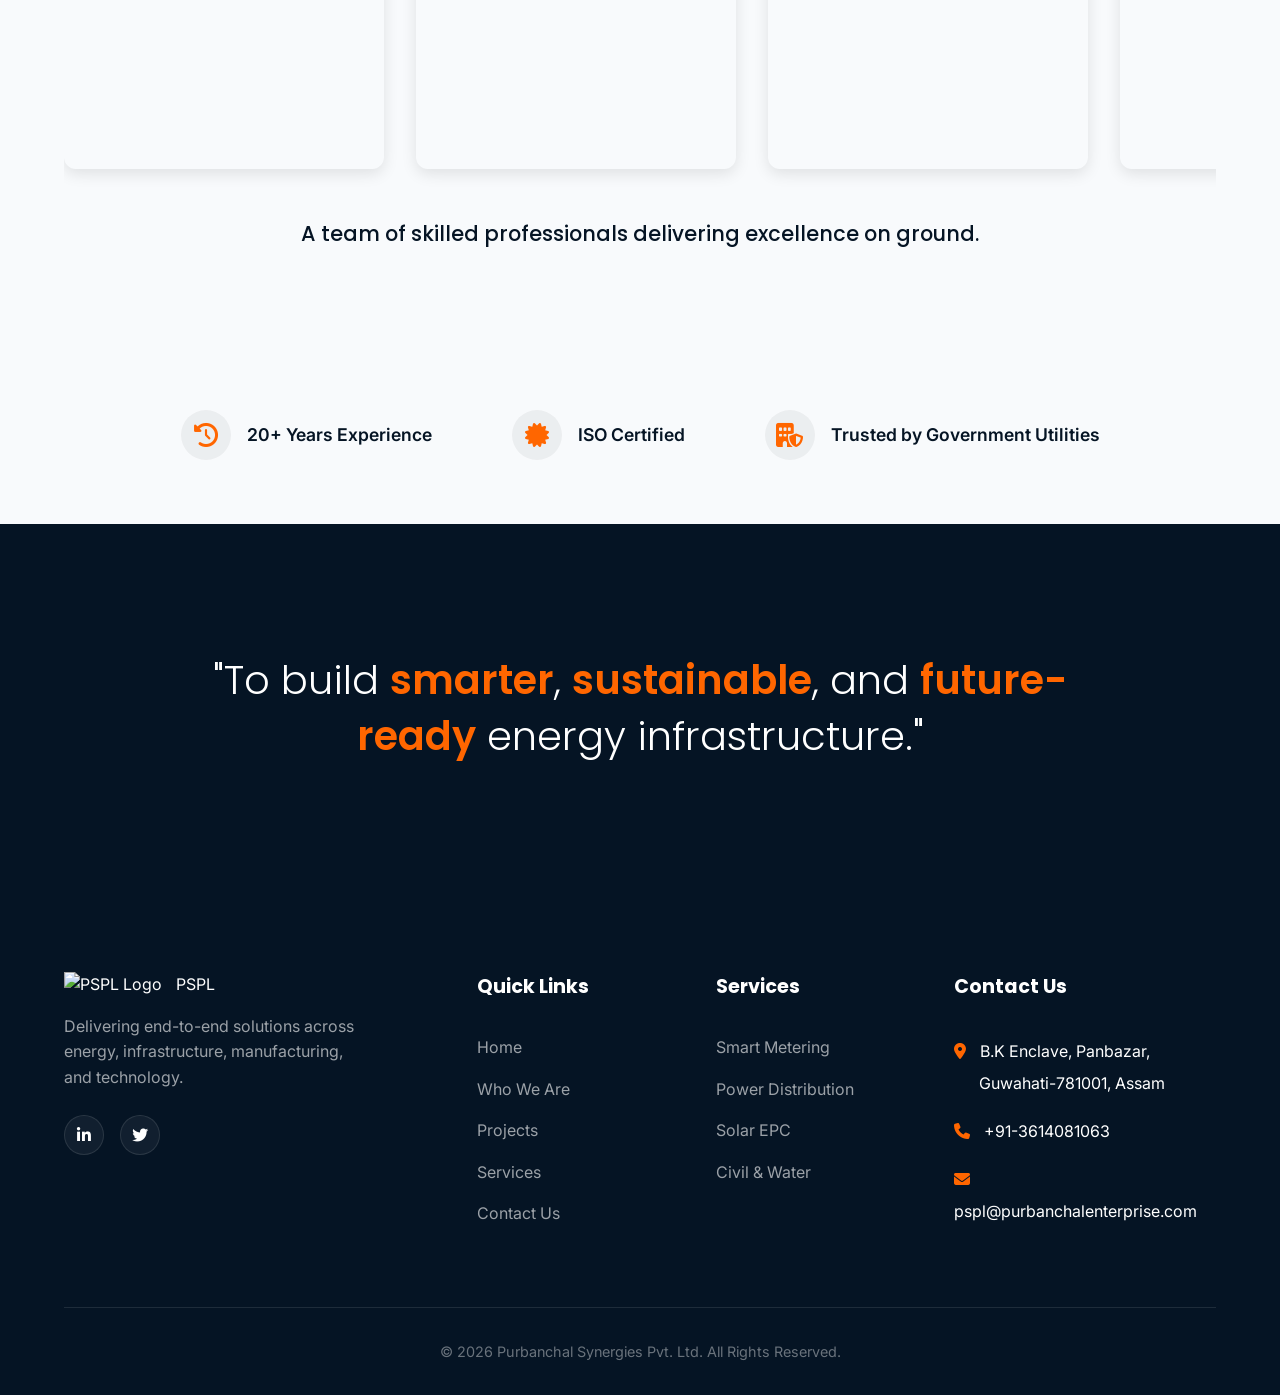
==== commit 0ab10ecd: "update" ====
--- a/about.html
+++ b/about.html
@@ -5,6 +5,26 @@
     <meta charset="UTF-8">
     <meta name="viewport" content="width=device-width, initial-scale=1.0">
     <title>Who We Are | Purbanchal Synergies Pvt. Ltd.</title>
+    <meta name="description" content="Discover the story, leadership, core values, and team behind Purbanchal Synergies Pvt. Ltd. (PSPL), a premier electrical infrastructure provider in Assam.">
+    <meta name="keywords" content="Purbanchal Synergies, PSPL leadership, Ravi Pasari, Amit Pasari, Amit Kumar Agarwal, electrical infrastructure Assam, NE India smart grid, corporate values PSPL">
+    <meta name="robots" content="index, follow">
+    <link rel="canonical" href="https://purbanchalsynergies.com/about.html">
+
+    <!-- Open Graph / Facebook -->
+    <meta property="og:type" content="website">
+    <meta property="og:url" content="https://purbanchalsynergies.com/about.html">
+    <meta property="og:title" content="Who We Are | Purbanchal Synergies Pvt. Ltd.">
+    <meta property="og:description" content="Learn about our 20+ years track record, leadership team, and mission to build sustainable, smarter power networks in Northeast India.">
+    <meta property="og:image" content="https://purbanchalsynergies.com/logo/pspl%20logo.png">
+    <meta property="og:site_name" content="Purbanchal Synergies Pvt. Ltd.">
+
+    <!-- Twitter -->
+    <meta name="twitter:card" content="summary_large_image">
+    <meta name="twitter:url" content="https://purbanchalsynergies.com/about.html">
+    <meta name="twitter:title" content="Who We Are | Purbanchal Synergies Pvt. Ltd.">
+    <meta name="twitter:description" content="Learn about our 20+ years track record, leadership team, and mission to build sustainable, smarter power networks in Northeast India.">
+    <meta name="twitter:image" content="https://purbanchalsynergies.com/logo/pspl%20logo.png">
+
     <link
         href="https://fonts.googleapis.com/css2?family=Poppins:wght@300;400;500;600;700;800&family=Inter:wght@300;400;500;600;700&display=swap"
         rel="stylesheet">
@@ -481,14 +501,14 @@
         <div class="com_container headerWrapper">
             <div class="logo">
                 <a href="index.html">
-                    <img src="logo/pspl%20logo.png" alt="Logo" style="max-height: 60px; margin-right: 15px;">
+                    <img src="logo/pspl%20logo.png" alt="Purbanchal Synergies Logo" style="max-height: 60px; margin-right: 15px;">
                     Purbanchal Synergies
                 </a>
             </div>
-            <div class="menu-toggle" id="mobile-menu-toggle" aria-label="Toggle mobile menu"><i
-                    class="fa-solid fa-bars"></i></div>
+            <button class="menu-toggle" id="mobile-menu-toggle" type="button" aria-label="Toggle mobile menu"
+                aria-controls="site-navigation" aria-expanded="false"><i class="fa-solid fa-bars"></i></button>
             <div class="left-menu nav-main">
-                <nav>
+                <nav id="site-navigation">
                     <ul class="nav-wrap nav-links">
                         <li><a href="index.html">Home</a></li>
                         <li><a href="about.html" class="active-link">Who We Are</a></li>
@@ -641,7 +661,7 @@
                     </div>
                 </div>
                 <div class="team-card" data-category="hr-accounts">
-                    <div class="team-photo"><img src="logo/Head of HR.jpeg" alt="Geerish Gattani"></div>
+                    <div class="team-photo"><img src="logo/girish_gattani.jpeg" alt="Geerish Gattani"></div>
                     <div class="team-info">
                         <h3>Geerish Gattani</h3>
                         <p>Head of HR</p>
@@ -783,4 +803,4 @@
     </script>
 </body>
 
-</html>+</html>
--- a/styles.css
+++ b/styles.css
@@ -124,8 +124,25 @@
 .nav-links a:hover::after { width: 100%; }
 .nav-links a.active-link::after { width: 100%; }
 
-.menu-toggle { display: none; color: #fff; font-size: 1.5rem; cursor: pointer; }
+.menu-toggle {
+    display: none;
+    color: #fff;
+    font-size: 1.5rem;
+    cursor: pointer;
+    background: transparent;
+    border: 0;
+    padding: 0.25rem;
+}
 .navbar.scrolled .menu-toggle { color: var(--primary-color); }
+.menu-toggle:focus-visible,
+.nav-links a:focus-visible,
+.businessThumb button:focus-visible,
+.gradient-button:focus-visible,
+.watch-btn:focus-visible,
+.form-control:focus-visible {
+    outline: 3px solid rgba(255, 102, 0, 0.35);
+    outline-offset: 4px;
+}
 
 /* HERO SWIPER */
 .section-bannerNew { position: relative; }
@@ -231,19 +248,24 @@
 .business-right-sec.active { display: block; opacity: 1; }
 
 .business-tab-home { list-style: none; }
-.businessThumb a {
+.businessThumb button {
     display: block; margin-bottom: 1rem; border-radius: 12px; overflow: hidden; position: relative;
     border: 2px solid transparent; transition: var(--transition);
-}
-.businessThumb a.active { border-color: var(--accent-color); }
+    width: 100%;
+    background: transparent;
+    padding: 0;
+    text-align: left;
+    cursor: pointer;
+}
+.businessThumb button.active { border-color: var(--accent-color); }
 .thumb-image { position: relative; height: 120px; }
 .thumb-image img { width: 100%; height: 100%; object-fit: cover; filter: brightness(0.6); transition: var(--transition);}
-.businessThumb a:hover .thumb-image img, .businessThumb a.active .thumb-image img { filter: brightness(1); }
+.businessThumb button:hover .thumb-image img, .businessThumb button.active .thumb-image img { filter: brightness(1); }
 
 .overlay-wrap { position: absolute; inset: 0; display: flex; align-items: center; padding: 0 1.5rem; background: linear-gradient(90deg, rgba(5,20,36,0.8) 0%, transparent 100%); }
 .overlay-text { color: #fff; font-family: 'Poppins', sans-serif; font-size: 1.2rem; font-weight: 600; display: flex; align-items: center; justify-content: space-between; width: 100%;}
 .arrow-right i { color: var(--accent-color); opacity: 0; transform: translateX(-10px); transition: var(--transition); }
-.businessThumb a.active .arrow-right i { opacity: 1; transform: translateX(0); }
+.businessThumb button.active .arrow-right i { opacity: 1; transform: translateX(0); }
 
 .business-detail-content { position: relative; border-radius: 16px; overflow: hidden; box-shadow: var(--hover-shadow); height: 100%;}
 .big-thumb-image { height: 100%; }
@@ -434,6 +456,7 @@
     box-shadow: 0 10px 40px rgba(0,0,0,0.04);
     border: 1px solid rgba(0,0,0,0.05);
 }
+.contact-form-card h2,
 .contact-form-card h3 {
     font-size: 2.5rem;
     margin-bottom: 1rem;
@@ -502,6 +525,21 @@
 @media(max-width: 1024px) {
     .menu-toggle { display: block; }
     .nav-links { display: none; }
+    .navbar.nav-open .nav-links {
+        display: flex;
+        flex-direction: column;
+        position: absolute;
+        top: 100%;
+        left: 0;
+        width: 100%;
+        background: var(--primary-color);
+        padding: 1rem 0;
+        text-align: center;
+        z-index: 1000;
+    }
+    .navbar.nav-open.scrolled .nav-links {
+        background: rgba(255, 255, 255, 0.98);
+    }
     .growth_wrapper { flex-direction: column; }
     .business-details-comp { flex-direction: column; }
     .sustainabilityCompWrap { flex-direction: column; height: auto;}
